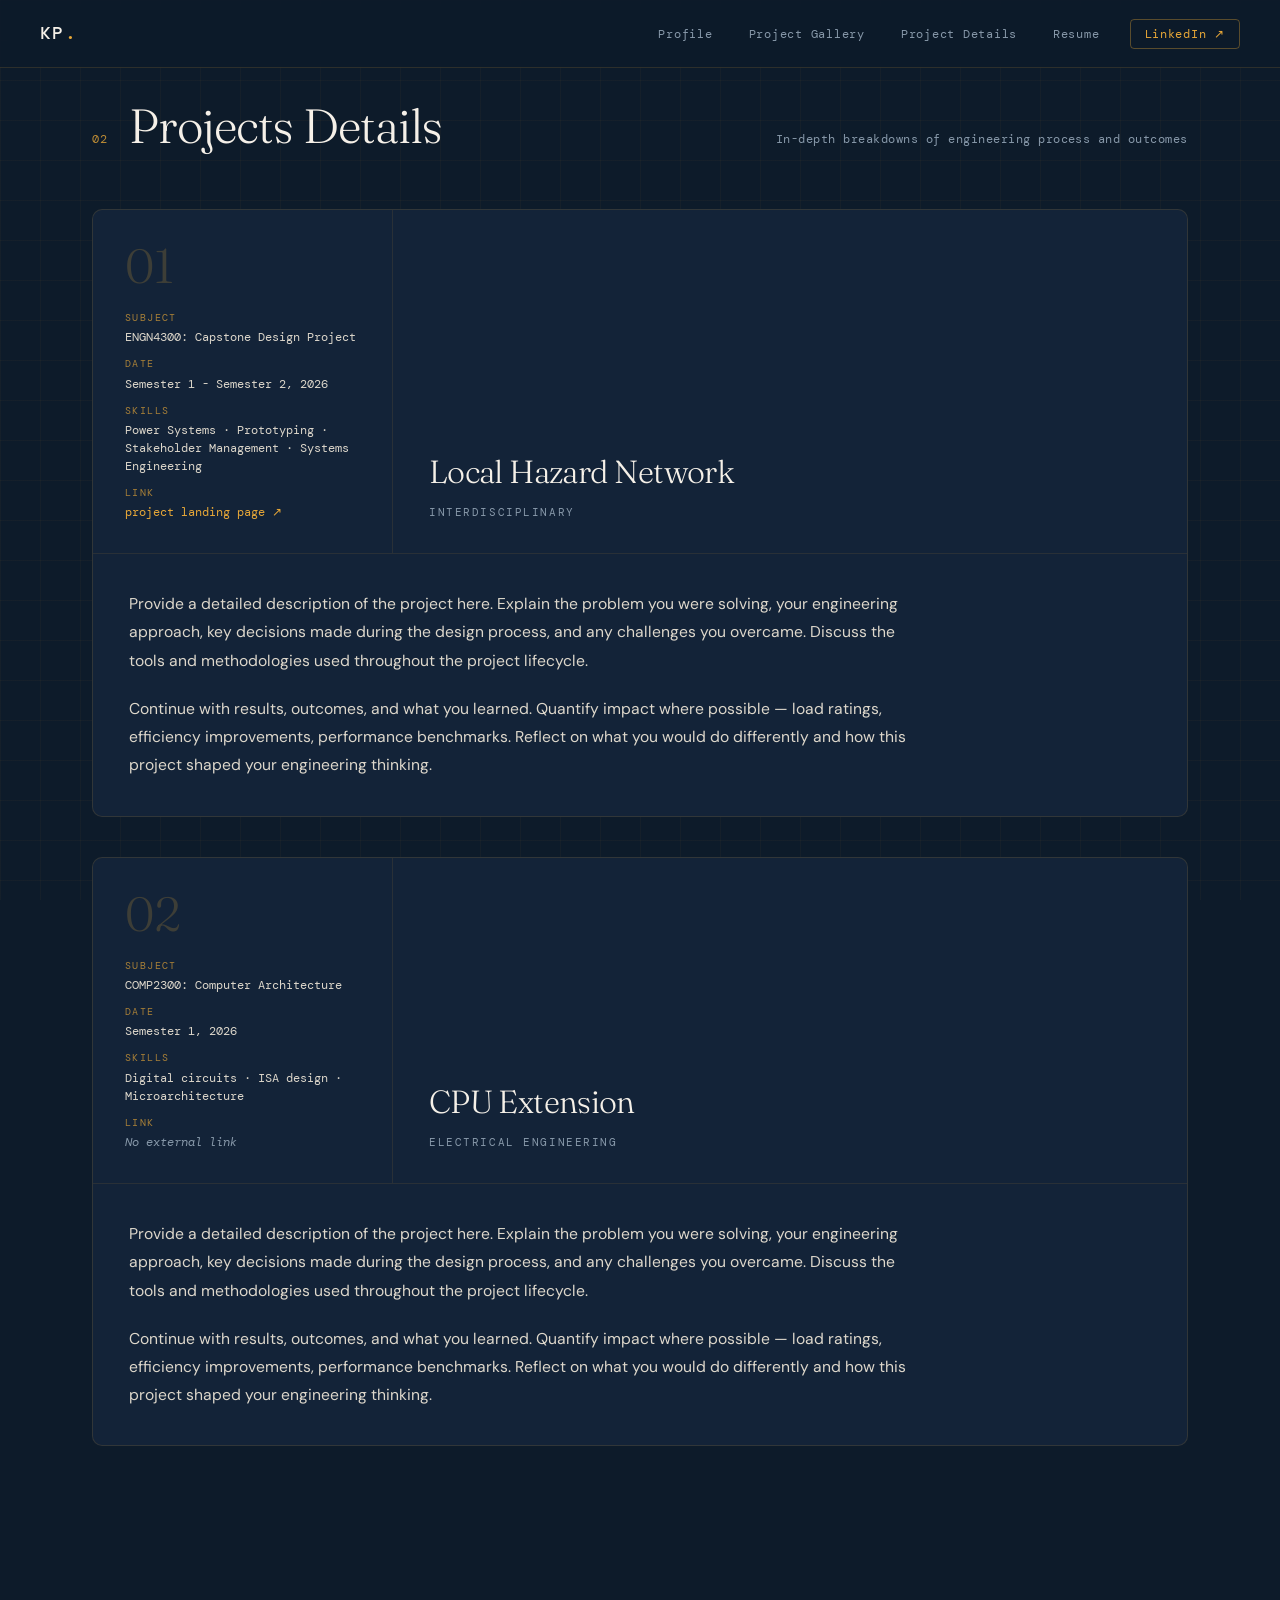
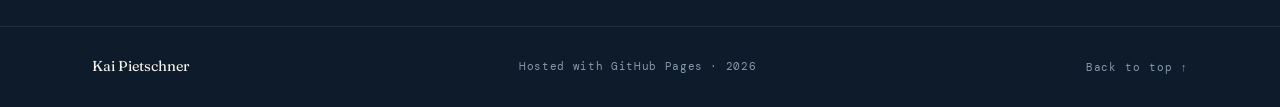
==== details/index.html @ d9d2e0ff "same layer test" ====
<!DOCTYPE html>
<html lang="en">
<head>
  <meta charset="UTF-8" />
  <meta name="viewport" content="width=device-width, initial-scale=1.0" />
  <title>Portfolio — Kai Pietschner</title>
  <link rel="stylesheet" href="style.css" />
  <link rel="preconnect" href="https://fonts.googleapis.com" />
  <link rel="preconnect" href="https://fonts.gstatic.com" crossorigin />
  <link href="https://fonts.googleapis.com/css2?family=DM+Mono:ital,wght@0,300;0,400;0,500;1,300&family=Fraunces:ital,opsz,wght@0,9..144,300;0,9..144,400;0,9..144,600;1,9..144,300&family=DM+Sans:wght@300;400;500&display=swap" rel="stylesheet" />
</head>
<body>

    <nav class="navbar">
    <a href="https://kpietgit.github.io/portfolio/home/" class="nav-logo">KP<span class="nav-logo-dot">.</span></a>
    <ul class="nav-links">
      <li><a href="https://kpietgit.github.io/portfolio/home/#profile">Profile</a></li>
      <li><a href="https://kpietgit.github.io/portfolio/home/#projects">Project Gallery</a></li>
      <li><a href="https://kpietgit.github.io/portfolio/details">Project Details</a></li>
      <li><a href="https://kpietgit.github.io/portfolio/resume/">Resume</a></li>
      <li><a href="https://linkedin.com/in/kpiet" target="_blank" class="nav-cta">LinkedIn ↗</a></li>
    </ul>
    <button class="nav-hamburger" aria-label="Toggle menu">
      <span></span><span></span><span></span>
    </button>
    </nav>

    <main>
    <section id="detailed" class="section section--detailed">
      <div class="container">
        <div class="section-header">
          <span class="section-index">02</span>
          <h2 class="section-title">Projects Details</h2>
          <p class="section-subtitle">In-depth breakdowns of engineering process and outcomes</p>
        </div>

        <!-- ─── Detailed Project 1 ─── -->
        <article class="case-study" id="project-1">
          <div class="case-study-header">
            <div class="case-study-meta-col">
              <span class="case-study-index">01</span>
              <div class="case-study-meta">
                <div class="meta-row">
                  <span class="meta-key">Subject</span>
                  <span class="meta-val">ENGN4300: Capstone Design Project</span>
                </div>
                <div class="meta-row">
                  <span class="meta-key">Date</span>
                  <span class="meta-val">Semester 1 - Semester 2, 2026</span>
                </div>
                <div class="meta-row">
                  <span class="meta-key">Skills</span>
                  <span class="meta-val">Power Systems · Prototyping · Stakeholder Management · Systems Engineering</span>
                </div>
                <div class="meta-row">
                  <span class="meta-key">Link</span>
                  <span class="meta-val">
                    <a href="https://localhazardnetwork.netlify.app/" target="_blank" class="case-study-link">project landing page ↗</a>
                  </span>
                </div>
              </div>
            </div>
            <div class="case-study-title-col">
              <h3 class="case-study-title">Local Hazard Network</h3>
              <span class="case-study-field">Interdisciplinary</span>
            </div>
          </div>
          <div class="case-study-body">
            <p>
              Provide a detailed description of the project here. Explain the problem you were solving, your engineering approach, key decisions made during the design process, and any challenges you overcame. Discuss the tools and methodologies used throughout the project lifecycle.
            </p>
            <p>
              Continue with results, outcomes, and what you learned. Quantify impact where possible — load ratings, efficiency improvements, performance benchmarks. Reflect on what you would do differently and how this project shaped your engineering thinking.
            </p>
          </div>
        </article>

        <!-- ─── Detailed Project 2 ─── -->
        <article class="case-study" id="project-2">
          <div class="case-study-header">
            <div class="case-study-meta-col">
              <span class="case-study-index">02</span>
              <div class="case-study-meta">
                <div class="meta-row">
                  <span class="meta-key">Subject</span>
                  <span class="meta-val">COMP2300: Computer Architecture</span>
                </div>
                <div class="meta-row">
                  <span class="meta-key">Date</span>
                  <span class="meta-val">Semester 1, 2026</span>
                </div>
                <div class="meta-row">
                  <span class="meta-key">Skills</span>
                  <span class="meta-val">Digital circuits · ISA design · Microarchitecture</span>
                </div>
                <div class="meta-row">
                  <span class="meta-key">Link</span>
                  <span class="meta-val">
                    <span class="meta-val--muted">No external link</span>
                  </span>
                </div>
              </div>
            </div>
            <div class="case-study-title-col">
              <h3 class="case-study-title">CPU Extension</h3>
              <span class="case-study-field">Electrical Engineering</span>
            </div>
          </div>
          <div class="case-study-body">
            <p>
              Provide a detailed description of the project here. Explain the problem you were solving, your engineering approach, key decisions made during the design process, and any challenges you overcame. Discuss the tools and methodologies used throughout the project lifecycle.
            </p>
            <p>
              Continue with results, outcomes, and what you learned. Quantify impact where possible — load ratings, efficiency improvements, performance benchmarks. Reflect on what you would do differently and how this project shaped your engineering thinking.
            </p>
          </div>
        </article>

      </div>
    </section>

  </main>

  <!-- ═══════════════════════════════════════════════
       FOOTER
  ═══════════════════════════════════════════════ -->
  <footer class="footer">
    <div class="container footer-inner">
      <span class="footer-name">Kai Pietschner</span>
      <span class="footer-copy">Hosted with GitHub Pages · <script>document.write(new Date().getFullYear())</script></span>
      <a href="#profile" class="footer-back">Back to top ↑</a>
    </div>
  </footer>

  <script>
    // ── Active nav highlight on scroll ──
    const sections = document.querySelectorAll('section[id]');
    const navLinks = document.querySelectorAll('.nav-links a[href^="#"]');

    const observer = new IntersectionObserver(entries => {
      entries.forEach(entry => {
        if (entry.isIntersecting) {
          navLinks.forEach(link => {
            link.classList.toggle(
              'active',
              link.getAttribute('href') === '#' + entry.target.id
            );
          });
        }
      });
    }, { threshold: 0.35 });

    sections.forEach(s => observer.observe(s));

    // ── Hamburger menu (mobile) ──
    const hamburger = document.querySelector('.nav-hamburger');
    const navLinksList = document.querySelector('.nav-links');
    hamburger.addEventListener('click', () => {
      navLinksList.classList.toggle('open');
      hamburger.classList.toggle('active');
    });

    // ── Scroll-reveal ──
    const revealEls = document.querySelectorAll(
      '.project-card, .case-study, .stat-card, .profile-portrait-wrap'
    );
    const revealObserver = new IntersectionObserver(entries => {
      entries.forEach(e => {
        if (e.isIntersecting) {
          e.target.classList.add('visible');
          revealObserver.unobserve(e.target);
        }
      });
    }, { threshold: 0.12 });
    revealEls.forEach(el => revealObserver.observe(el));
  </script>

</body>
</html>
---- details/style.css ----
/* ═══════════════════════════════════════════════════════
   ENGINEERING PORTFOLIO — style.css
   Aesthetic: Technical Blueprint meets Editorial Print
   Palette: Deep navy, warm white, amber accent
═══════════════════════════════════════════════════════ */

/* ── Variables ── */
:root {
  --navy:        #0d1b2a;
  --navy-mid:    #132338;
  --navy-light:  #1e3451;
  --amber:       #e8a838;
  --amber-dim:   #a87428;
  --cream:       #f5f0e8;
  --cream-dim:   #ddd7cb;
  --white:       #ffffff;
  --muted:       #8899aa;

  --font-display: 'Fraunces', Georgia, serif;
  --font-mono:    'DM Mono', 'Courier New', monospace;
  --font-body:    'DM Sans', sans-serif;

  --radius:      4px;
  --radius-lg:   10px;
  --max-width:   1160px;
  --nav-height:  68px;

  --ease-out: cubic-bezier(0.16, 1, 0.3, 1);
}

/* ── Reset & Base ── */
*, *::before, *::after { box-sizing: border-box; margin: 0; padding: 0; }

html {
  scroll-behavior: smooth;
  scroll-padding-top: var(--nav-height);
}

body {
  background-color: var(--navy);
  color: var(--cream);
  font-family: var(--font-body);
  font-size: 16px;
  line-height: 1.65;
  -webkit-font-smoothing: antialiased;
}

/* Blueprint grid background */
body::before {
  content: '';
  position: fixed;
  inset: 0;
  background-image:
    linear-gradient(rgba(232,168,56,0.04) 1px, transparent 1px),
    linear-gradient(90deg, rgba(232,168,56,0.04) 1px, transparent 1px);
  background-size: 40px 40px;
  pointer-events: none;
  z-index: 0;
}

main { position: relative; z-index: 1; }
a { color: inherit; text-decoration: none; }
img { display: block; max-width: 100%; }
ul { list-style: none; }

.container {
  width: 100%;
  max-width: var(--max-width);
  margin: 0 auto;
  padding: 0 32px;
}

/* ══════════════════════════════════════════════════════
   NAVIGATION
══════════════════════════════════════════════════════ */
.navbar {
  position: fixed;
  top: 0; left: 0; right: 0;
  height: var(--nav-height);
  z-index: 100;
  display: flex;
  align-items: center;
  justify-content: space-between;
  padding: 0 40px;
  background: rgba(13, 27, 42, 0.88);
  backdrop-filter: blur(14px);
  border-bottom: 1px solid rgba(232,168,56,0.15);
}

.nav-logo {
  font-family: var(--font-mono);
  font-size: 1.15rem;
  font-weight: 500;
  letter-spacing: 0.08em;
  color: var(--cream);
  transition: color 0.2s;
}
.nav-logo:hover { color: var(--amber); }
.nav-logo-dot { color: var(--amber); }

.nav-links {
  display: flex;
  align-items: center;
  gap: 8px;
}

.nav-links a {
  font-family: var(--font-mono);
  font-size: 0.78rem;
  letter-spacing: 0.06em;
  color: var(--muted);
  padding: 6px 14px;
  border-radius: var(--radius);
  transition: color 0.2s, background 0.2s;
}

.nav-links a:hover,
.nav-links a.active {
  color: var(--cream);
  background: rgba(255,255,255,0.07);
}

.nav-links a.nav-cta {
  color: var(--amber);
  border: 1px solid rgba(232,168,56,0.35);
  margin-left: 8px;
}
.nav-links a.nav-cta:hover {
  background: rgba(232,168,56,0.12);
  border-color: var(--amber);
}

/* Hamburger (mobile) */
.nav-hamburger {
  display: none;
  flex-direction: column;
  gap: 5px;
  background: none;
  border: none;
  cursor: pointer;
  padding: 4px;
}
.nav-hamburger span {
  display: block;
  width: 24px; height: 2px;
  background: var(--cream);
  border-radius: 2px;
  transition: transform 0.3s, opacity 0.3s;
}
.nav-hamburger.active span:nth-child(1) { transform: translateY(7px) rotate(45deg); }
.nav-hamburger.active span:nth-child(2) { opacity: 0; }
.nav-hamburger.active span:nth-child(3) { transform: translateY(-7px) rotate(-45deg); }

/* ══════════════════════════════════════════════════════
   SECTIONS — SHARED
══════════════════════════════════════════════════════ */
.section {
  padding: 100px 0;
}

.section-header {
  margin-bottom: 56px;
  display: flex;
  align-items: baseline;
  gap: 20px;
  flex-wrap: wrap;
}

.section-index {
  font-family: var(--font-mono);
  font-size: 0.72rem;
  color: var(--amber);
  letter-spacing: 0.12em;
  opacity: 0.8;
  flex-shrink: 0;
}

.section-title {
  font-family: var(--font-display);
  font-size: clamp(2rem, 4vw, 3rem);
  font-weight: 300;
  color: var(--cream);
  letter-spacing: -0.02em;
  line-height: 1.1;
}

.section-subtitle {
  font-family: var(--font-mono);
  font-size: 0.78rem;
  color: var(--muted);
  letter-spacing: 0.04em;
  margin-left: auto;
  flex-shrink: 0;
}

.section--detailed { background: transparent; }

.case-study {
  border: 1px solid rgba(232,168,56,0.14);
  border-radius: var(--radius-lg);
  overflow: hidden;
  margin-bottom: 40px;
  background: var(--navy-mid);
  opacity: 0;
  transform: translateY(28px);
  transition: opacity 0.65s var(--ease-out), transform 0.65s var(--ease-out);
}
.case-study.visible { opacity: 1; transform: none; }
.case-study:hover { border-color: rgba(232,168,56,0.3); }

.case-study-header {
  display: grid;
  grid-template-columns: 300px 1fr;
  border-bottom: 1px solid rgba(232,168,56,0.1);
}

.case-study-meta-col {
  padding: 32px;
  border-right: 1px solid rgba(232,168,56,0.1);
  display: flex;
  flex-direction: column;
  gap: 20px;
}

.case-study-index {
  font-family: var(--font-display);
  font-size: 3rem;
  font-weight: 300;
  color: rgba(232,168,56,0.2);
  line-height: 1;
}

.case-study-meta { display: flex; flex-direction: column; gap: 10px; }

.meta-row { display: flex; flex-direction: column; gap: 2px; }

.meta-key {
  font-family: var(--font-mono);
  font-size: 0.62rem;
  letter-spacing: 0.14em;
  text-transform: uppercase;
  color: var(--amber);
  opacity: 0.7;
}
.meta-val {
  font-family: var(--font-mono);
  font-size: 0.75rem;
  color: var(--cream-dim);
  line-height: 1.5;
}
.meta-val--muted { color: var(--muted); font-style: italic; }

.case-study-link {
  color: var(--amber);
  text-decoration: underline;
  text-decoration-color: transparent;
  text-underline-offset: 3px;
  transition: text-decoration-color 0.2s;
}
.case-study-link:hover { text-decoration-color: var(--amber); }

.case-study-title-col {
  padding: 32px 36px;
  display: flex;
  flex-direction: column;
  justify-content: flex-end;
  gap: 12px;
}

.case-study-field {
  font-family: var(--font-mono);
  font-size: 0.7rem;
  letter-spacing: 0.14em;
  text-transform: uppercase;
  color: var(--muted);
}

.case-study-title {
  font-family: var(--font-display);
  font-size: clamp(1.5rem, 2.5vw, 2.2rem);
  font-weight: 300;
  color: var(--cream);
  letter-spacing: -0.02em;
  line-height: 1.15;
}

.case-study-body {
  padding: 36px;
  display: flex;
  flex-direction: column;
  gap: 20px;
}

.case-study-body p {
  font-size: 0.98rem;
  color: var(--cream-dim);
  line-height: 1.8;
  max-width: 72ch;
}

/* ══════════════════════════════════════════════════════
   FOOTER
══════════════════════════════════════════════════════ */
.footer {
  position: relative;
  z-index: 1;
  border-top: 1px solid rgba(232,168,56,0.12);
  padding: 28px 0;
  margin-top: 40px;
}

.footer-inner {
  display: flex;
  align-items: center;
  justify-content: space-between;
  flex-wrap: wrap;
  gap: 12px;
}

.footer-name {
  font-family: var(--font-display);
  font-size: 0.9rem;
  color: var(--cream);
}
.footer-copy {
  font-family: var(--font-mono);
  font-size: 0.68rem;
  color: var(--muted);
  letter-spacing: 0.06em;
}
.footer-back {
  font-family: var(--font-mono);
  font-size: 0.7rem;
  color: var(--muted);
  letter-spacing: 0.08em;
  transition: color 0.2s;
}
.footer-back:hover { color: var(--amber); }

/* ══════════════════════════════════════════════════════
   RESPONSIVE
══════════════════════════════════════════════════════ */
@media (max-width: 900px) {
  .profile-grid { grid-template-columns: 1fr; gap: 40px; }
  .profile-portrait { max-width: 260px; }
  .profile-stats { grid-template-columns: repeat(2, 1fr); }

  .case-study-header { grid-template-columns: 1fr; }
  .case-study-meta-col { border-right: none; border-bottom: 1px solid rgba(232,168,56,0.1); }
}

@media (max-width: 680px) {
  :root { --nav-height: 60px; }

  .navbar { padding: 0 20px; }
  .nav-links {
    position: fixed;
    top: var(--nav-height); left: 0; right: 0;
    background: rgba(13,27,42,0.97);
    flex-direction: column;
    padding: 24px 20px;
    gap: 4px;
    border-bottom: 1px solid rgba(232,168,56,0.15);
    transform: translateY(-120%);
    opacity: 0;
    transition: transform 0.35s var(--ease-out), opacity 0.3s;
    pointer-events: none;
  }
  .nav-links.open {
    transform: none;
    opacity: 1;
    pointer-events: auto;
  }
  .nav-links a { padding: 10px 16px; font-size: 0.85rem; width: 100%; }
  .nav-hamburger { display: flex; }

  .container { padding: 0 20px; }
  .section { padding: 72px 0; }

  .projects-grid { grid-template-columns: 1fr; }
  .profile-stats { grid-template-columns: repeat(2, 1fr); }

  .section-header { flex-direction: column; gap: 6px; }
  .section-subtitle { margin-left: 0; }
}
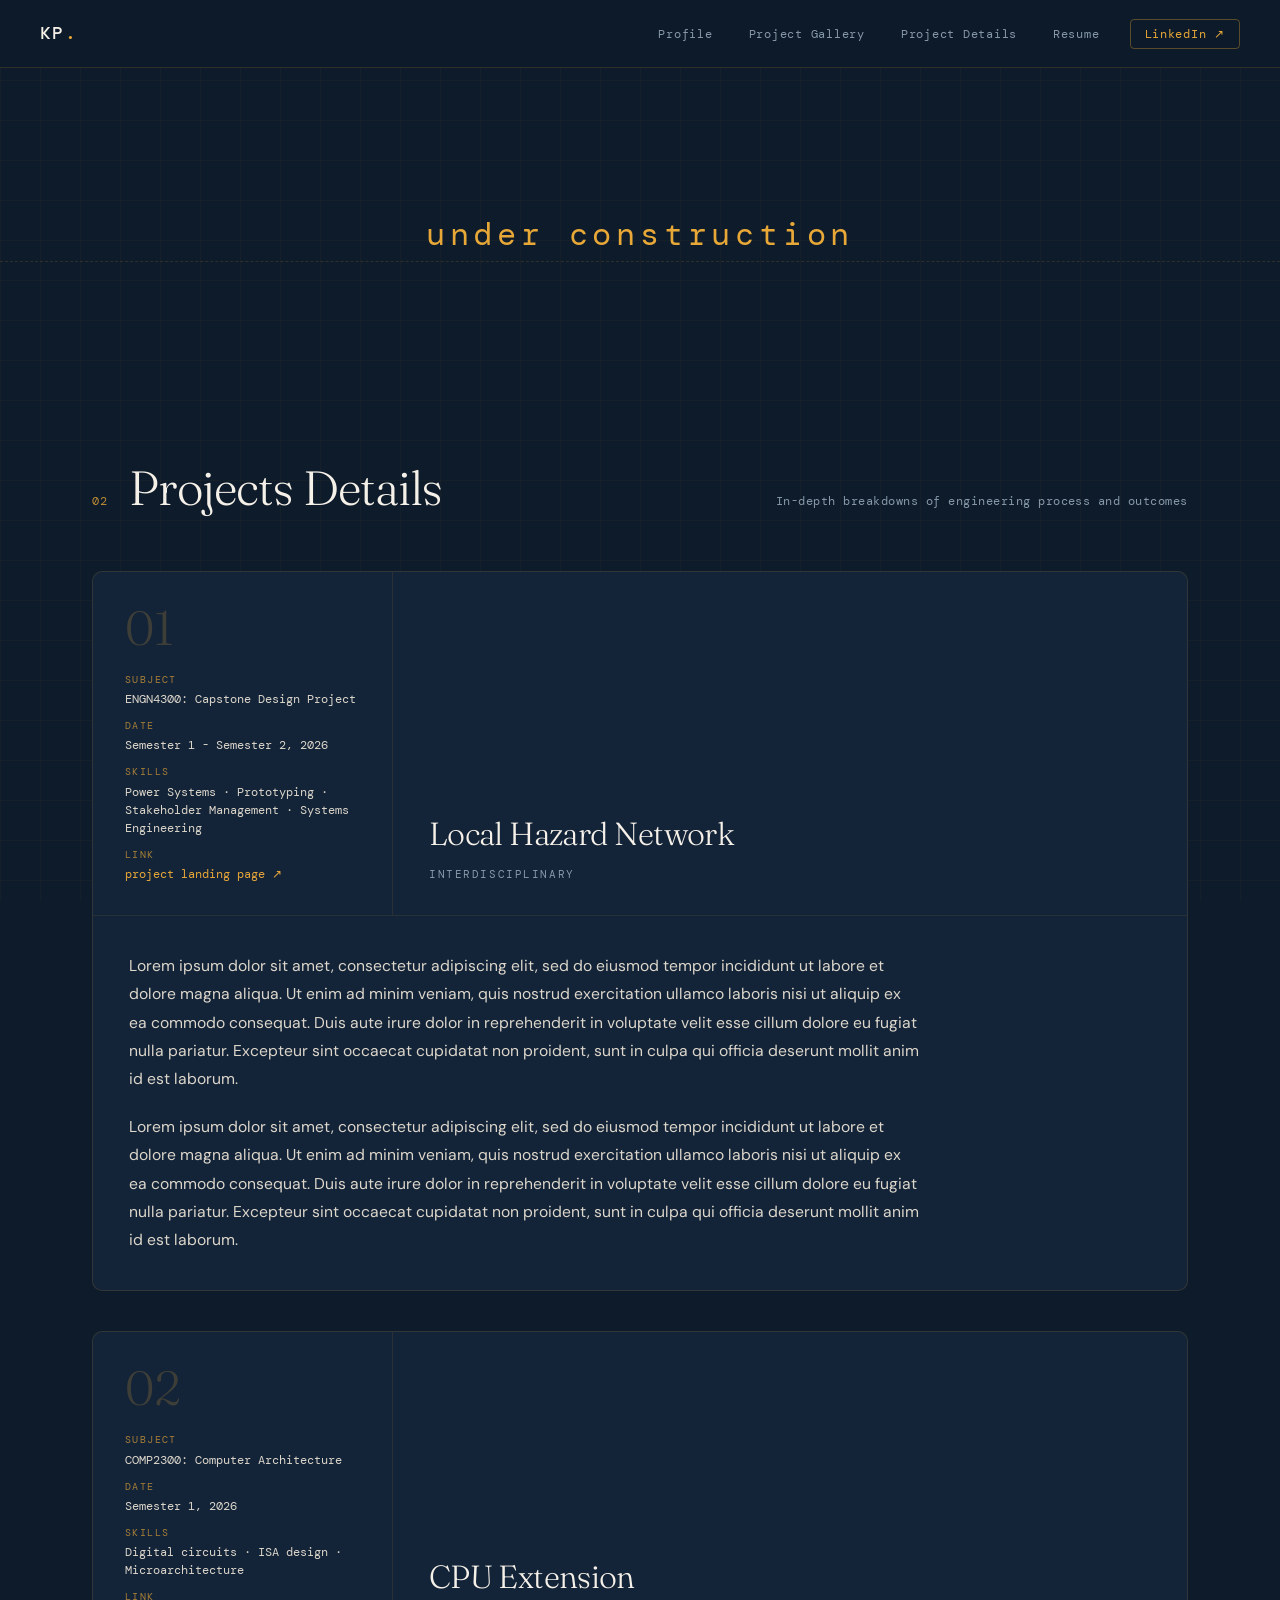
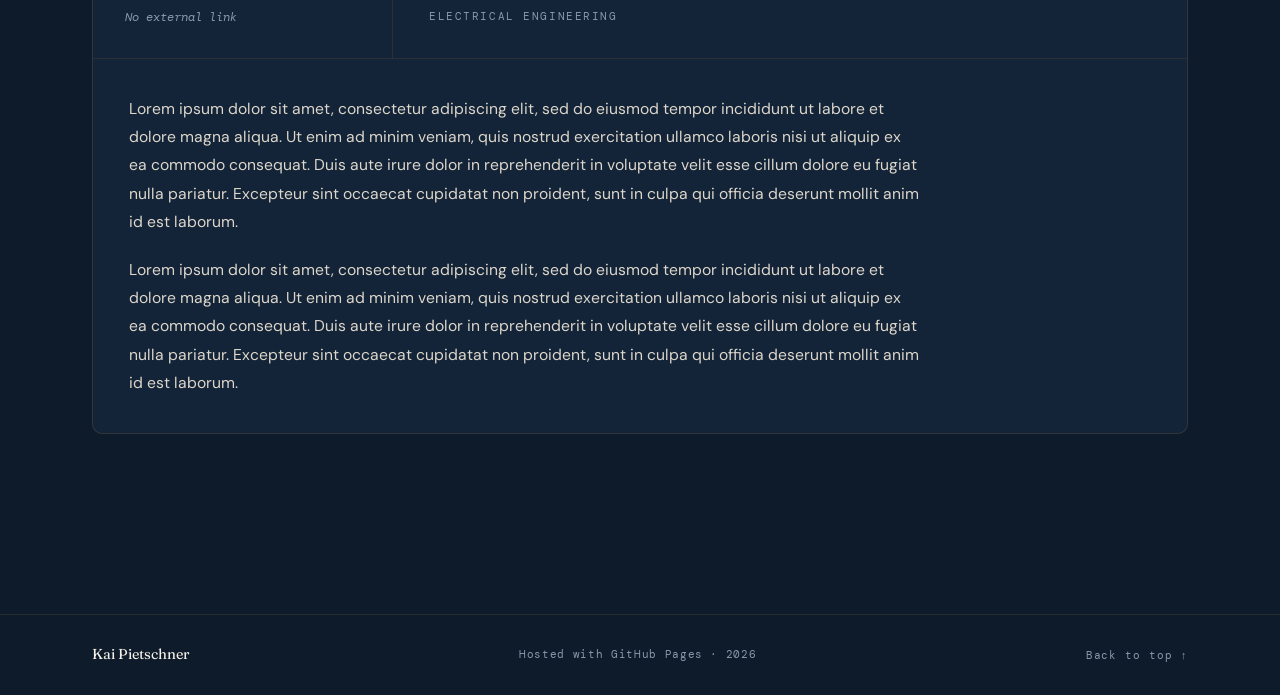
==== commit 44a99329: "profile mostly done and underconstruction added" ====
--- a/details/index.html
+++ b/details/index.html
@@ -12,12 +12,12 @@
 <body>
 
     <nav class="navbar">
-    <a href="https://kpietgit.github.io/portfolio/home/" class="nav-logo">KP<span class="nav-logo-dot">.</span></a>
+    <a href="https://k-piet.github.io/portfolio/home/" class="nav-logo">KP<span class="nav-logo-dot">.</span></a>
     <ul class="nav-links">
-      <li><a href="https://kpietgit.github.io/portfolio/home/#profile">Profile</a></li>
-      <li><a href="https://kpietgit.github.io/portfolio/home/#projects">Project Gallery</a></li>
-      <li><a href="https://kpietgit.github.io/portfolio/details">Project Details</a></li>
-      <li><a href="https://kpietgit.github.io/portfolio/resume/">Resume</a></li>
+      <li><a href="https://k-piet.github.io/portfolio/home/#profile">Profile</a></li>
+      <li><a href="https://k-piet.github.io/portfolio/home/#projects">Project Gallery</a></li>
+      <li><a href="https://k-piet.github.io/portfolio/details">Project Details</a></li>
+      <li><a href="https://k-piet.github.io/portfolio/resume/">Resume</a></li>
       <li><a href="https://linkedin.com/in/kpiet" target="_blank" class="nav-cta">LinkedIn ↗</a></li>
     </ul>
     <button class="nav-hamburger" aria-label="Toggle menu">
@@ -25,7 +25,17 @@
     </button>
     </nav>
 
+
+    <!-- ═══════════════════════════════════════════════
+         DETAILS
+    ═══════════════════════════════════════════════ -->
+
     <main>
+      <section class="section">
+        <div>
+          <p class="underconstruction"> under construction</p>
+        </div>
+      </section>
     <section id="detailed" class="section section--detailed">
       <div class="container">
         <div class="section-header">
@@ -67,10 +77,10 @@
           </div>
           <div class="case-study-body">
             <p>
-              Provide a detailed description of the project here. Explain the problem you were solving, your engineering approach, key decisions made during the design process, and any challenges you overcame. Discuss the tools and methodologies used throughout the project lifecycle.
+              Lorem ipsum dolor sit amet, consectetur adipiscing elit, sed do eiusmod tempor incididunt ut labore et dolore magna aliqua. Ut enim ad minim veniam, quis nostrud exercitation ullamco laboris nisi ut aliquip ex ea commodo consequat. Duis aute irure dolor in reprehenderit in voluptate velit esse cillum dolore eu fugiat nulla pariatur. Excepteur sint occaecat cupidatat non proident, sunt in culpa qui officia deserunt mollit anim id est laborum.
             </p>
             <p>
-              Continue with results, outcomes, and what you learned. Quantify impact where possible — load ratings, efficiency improvements, performance benchmarks. Reflect on what you would do differently and how this project shaped your engineering thinking.
+              Lorem ipsum dolor sit amet, consectetur adipiscing elit, sed do eiusmod tempor incididunt ut labore et dolore magna aliqua. Ut enim ad minim veniam, quis nostrud exercitation ullamco laboris nisi ut aliquip ex ea commodo consequat. Duis aute irure dolor in reprehenderit in voluptate velit esse cillum dolore eu fugiat nulla pariatur. Excepteur sint occaecat cupidatat non proident, sunt in culpa qui officia deserunt mollit anim id est laborum.
             </p>
           </div>
         </article>
@@ -108,10 +118,10 @@
           </div>
           <div class="case-study-body">
             <p>
-              Provide a detailed description of the project here. Explain the problem you were solving, your engineering approach, key decisions made during the design process, and any challenges you overcame. Discuss the tools and methodologies used throughout the project lifecycle.
+              Lorem ipsum dolor sit amet, consectetur adipiscing elit, sed do eiusmod tempor incididunt ut labore et dolore magna aliqua. Ut enim ad minim veniam, quis nostrud exercitation ullamco laboris nisi ut aliquip ex ea commodo consequat. Duis aute irure dolor in reprehenderit in voluptate velit esse cillum dolore eu fugiat nulla pariatur. Excepteur sint occaecat cupidatat non proident, sunt in culpa qui officia deserunt mollit anim id est laborum.
             </p>
             <p>
-              Continue with results, outcomes, and what you learned. Quantify impact where possible — load ratings, efficiency improvements, performance benchmarks. Reflect on what you would do differently and how this project shaped your engineering thinking.
+              Lorem ipsum dolor sit amet, consectetur adipiscing elit, sed do eiusmod tempor incididunt ut labore et dolore magna aliqua. Ut enim ad minim veniam, quis nostrud exercitation ullamco laboris nisi ut aliquip ex ea commodo consequat. Duis aute irure dolor in reprehenderit in voluptate velit esse cillum dolore eu fugiat nulla pariatur. Excepteur sint occaecat cupidatat non proident, sunt in culpa qui officia deserunt mollit anim id est laborum.
             </p>
           </div>
         </article>
--- a/details/style.css
+++ b/details/style.css
@@ -296,6 +296,19 @@
   color: var(--cream-dim);
   line-height: 1.8;
   max-width: 72ch;
+}
+
+.underconstruction {
+  margin-top: calc(var(--nav-height) + 40px);
+  width: 100%; height: 100%;
+  display: flex;
+  align-items: center;
+  justify-content: center;
+  font-family: var(--font-mono);
+  font-size: 2rem;
+  letter-spacing: 0.15em;
+  color: var(--amber);
+  border-bottom: 1px dashed rgba(232,168,56,0.15);
 }
 
 /* ══════════════════════════════════════════════════════
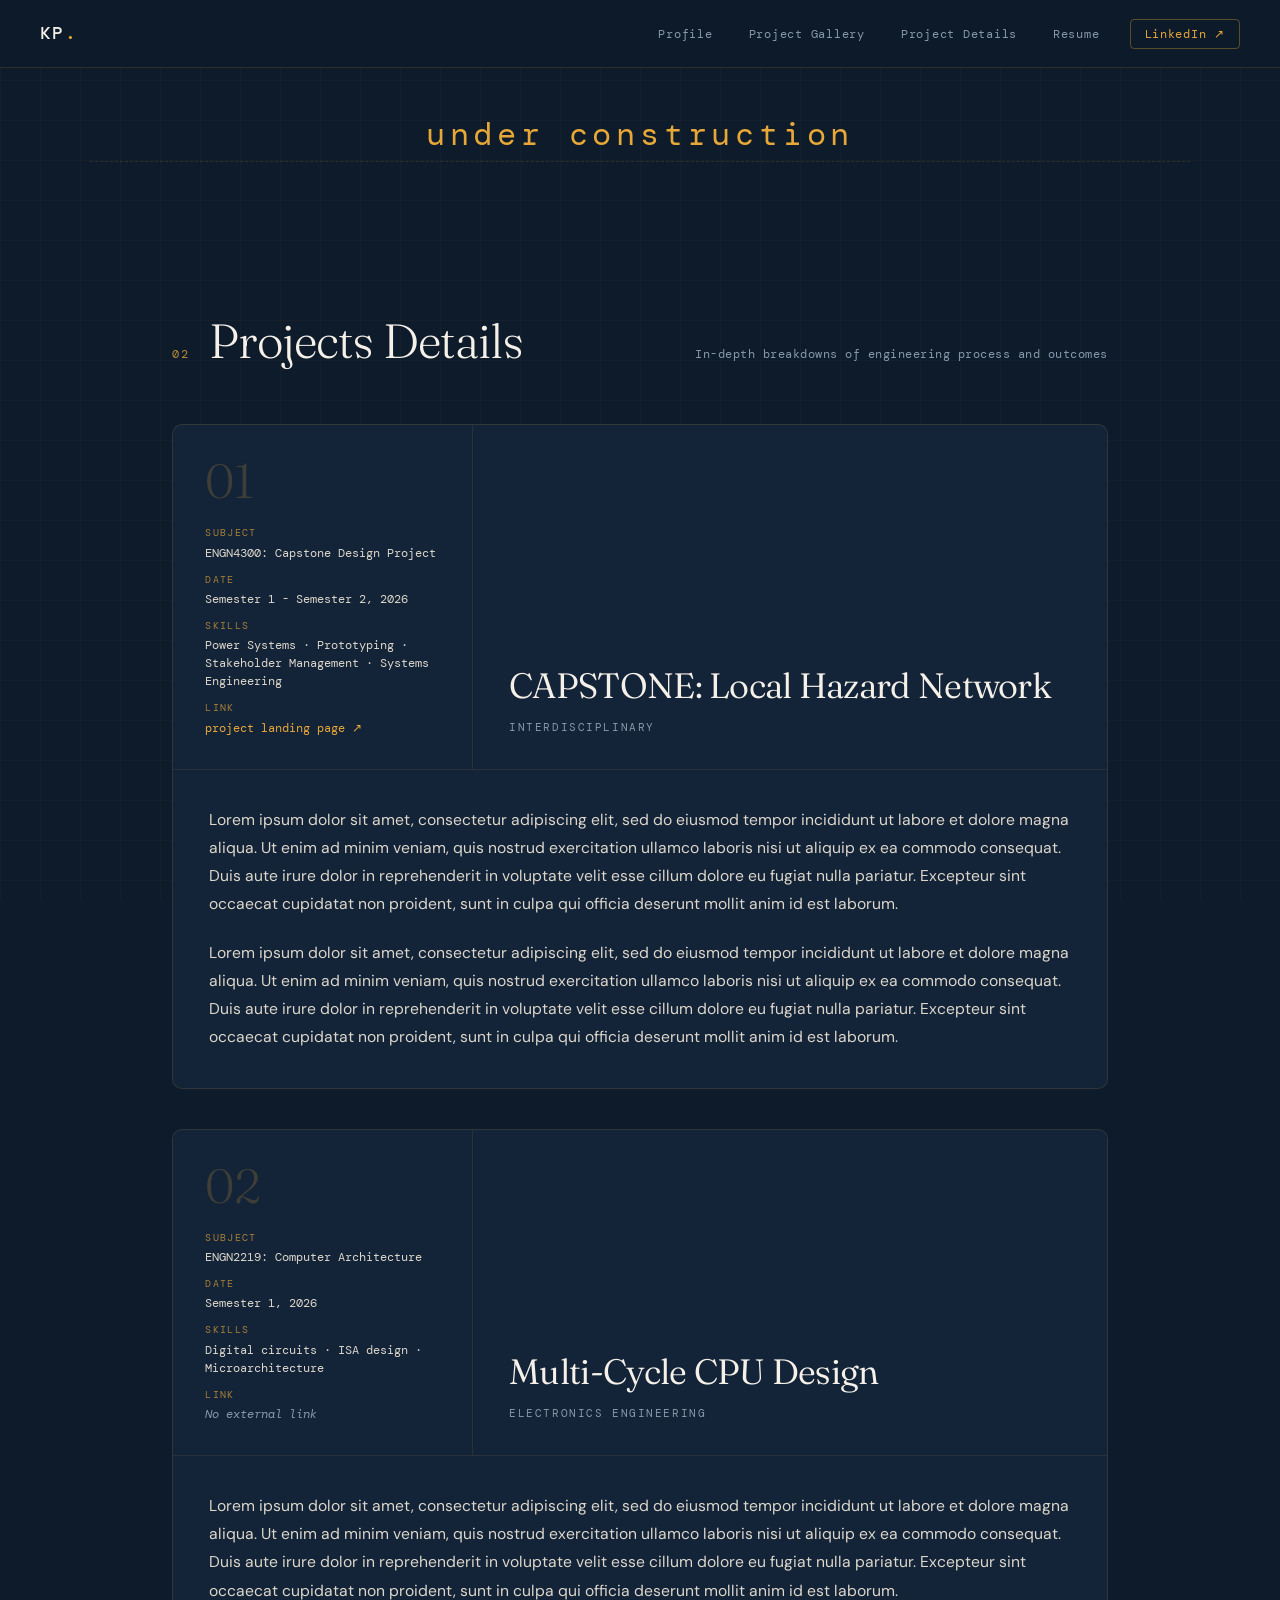
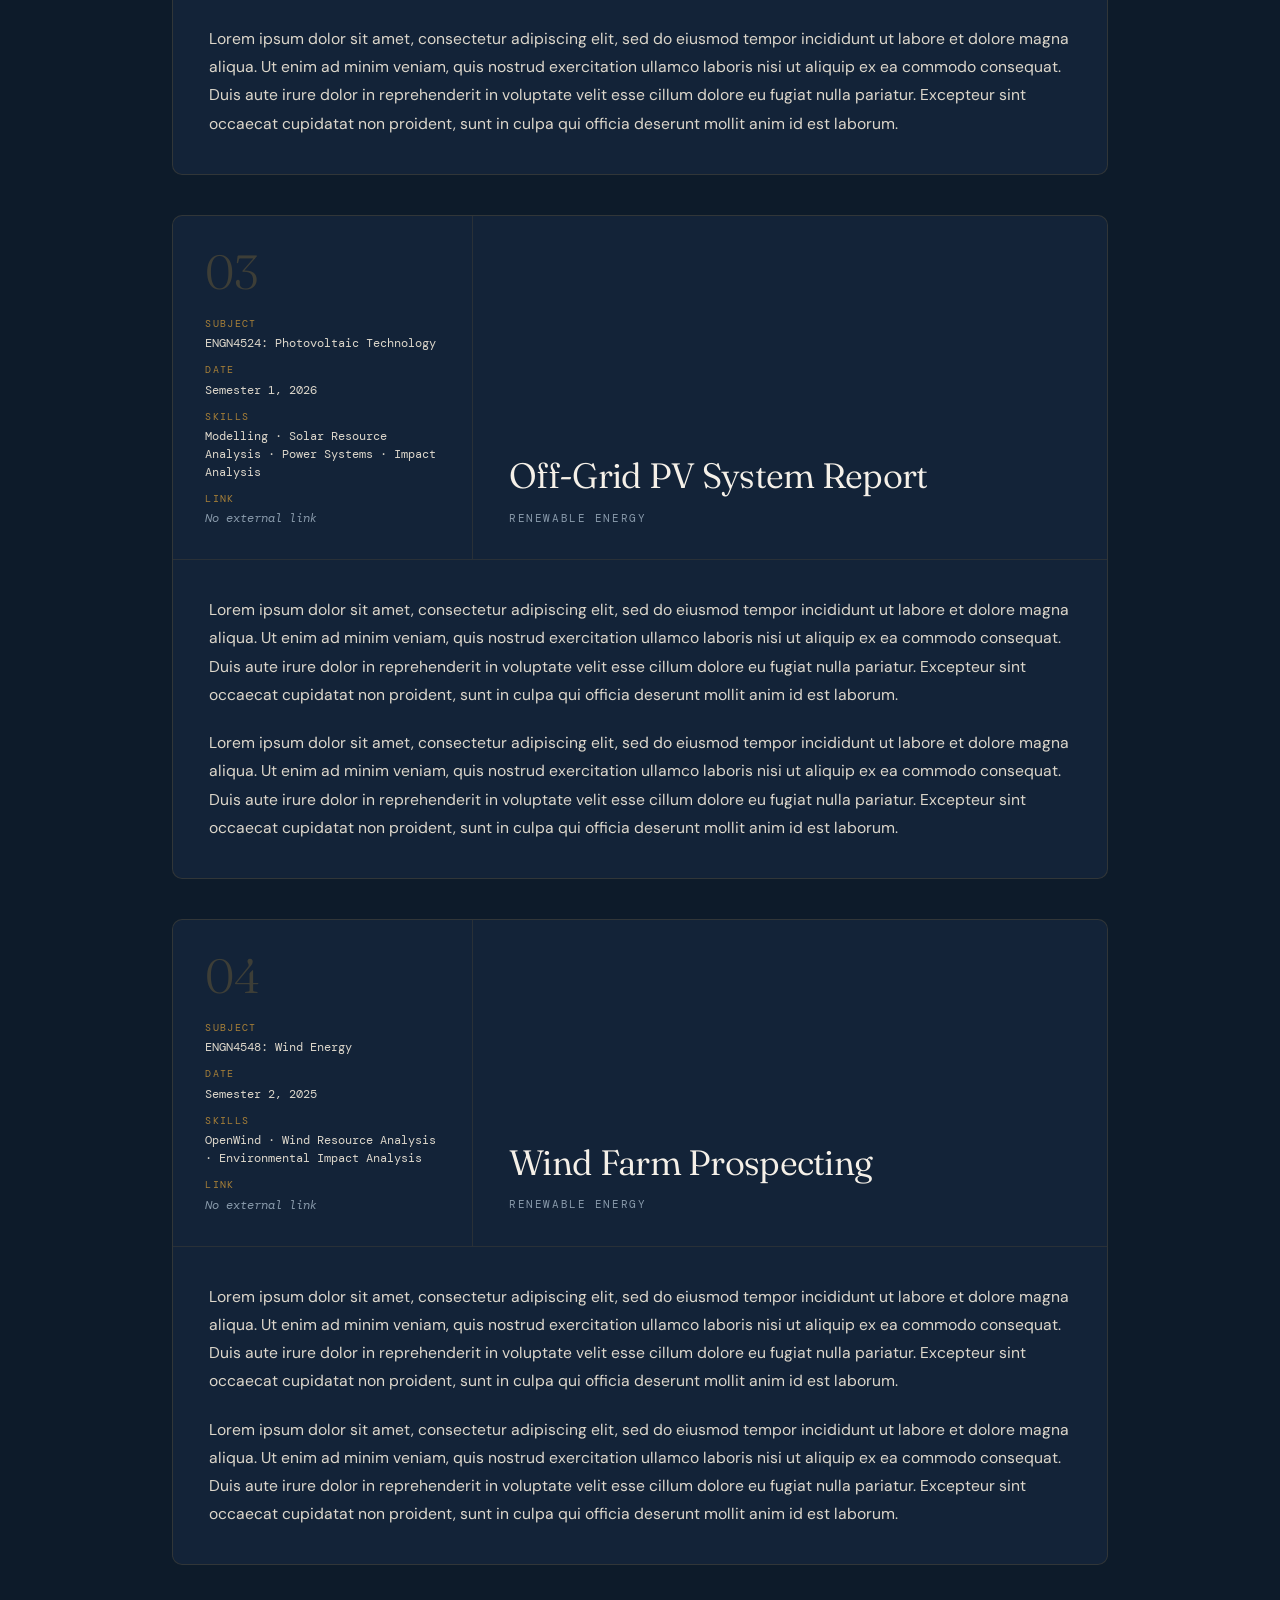
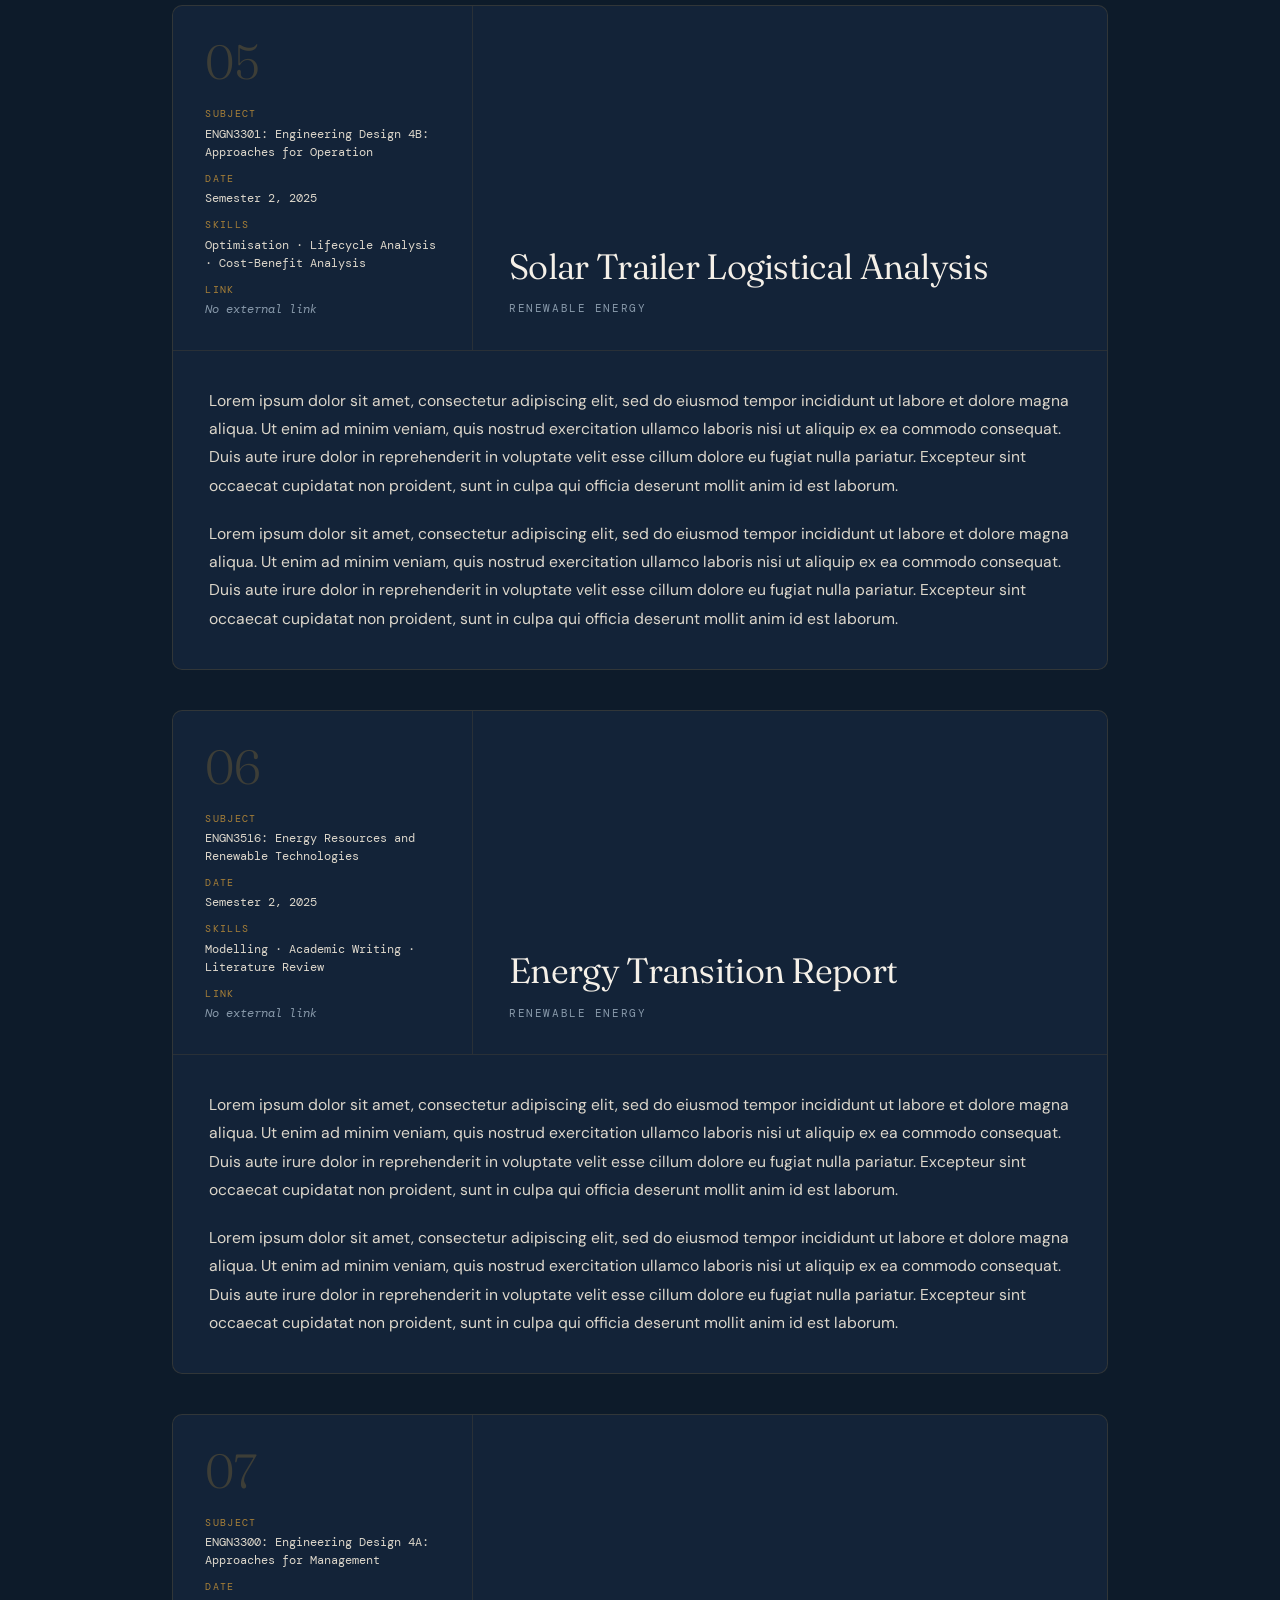
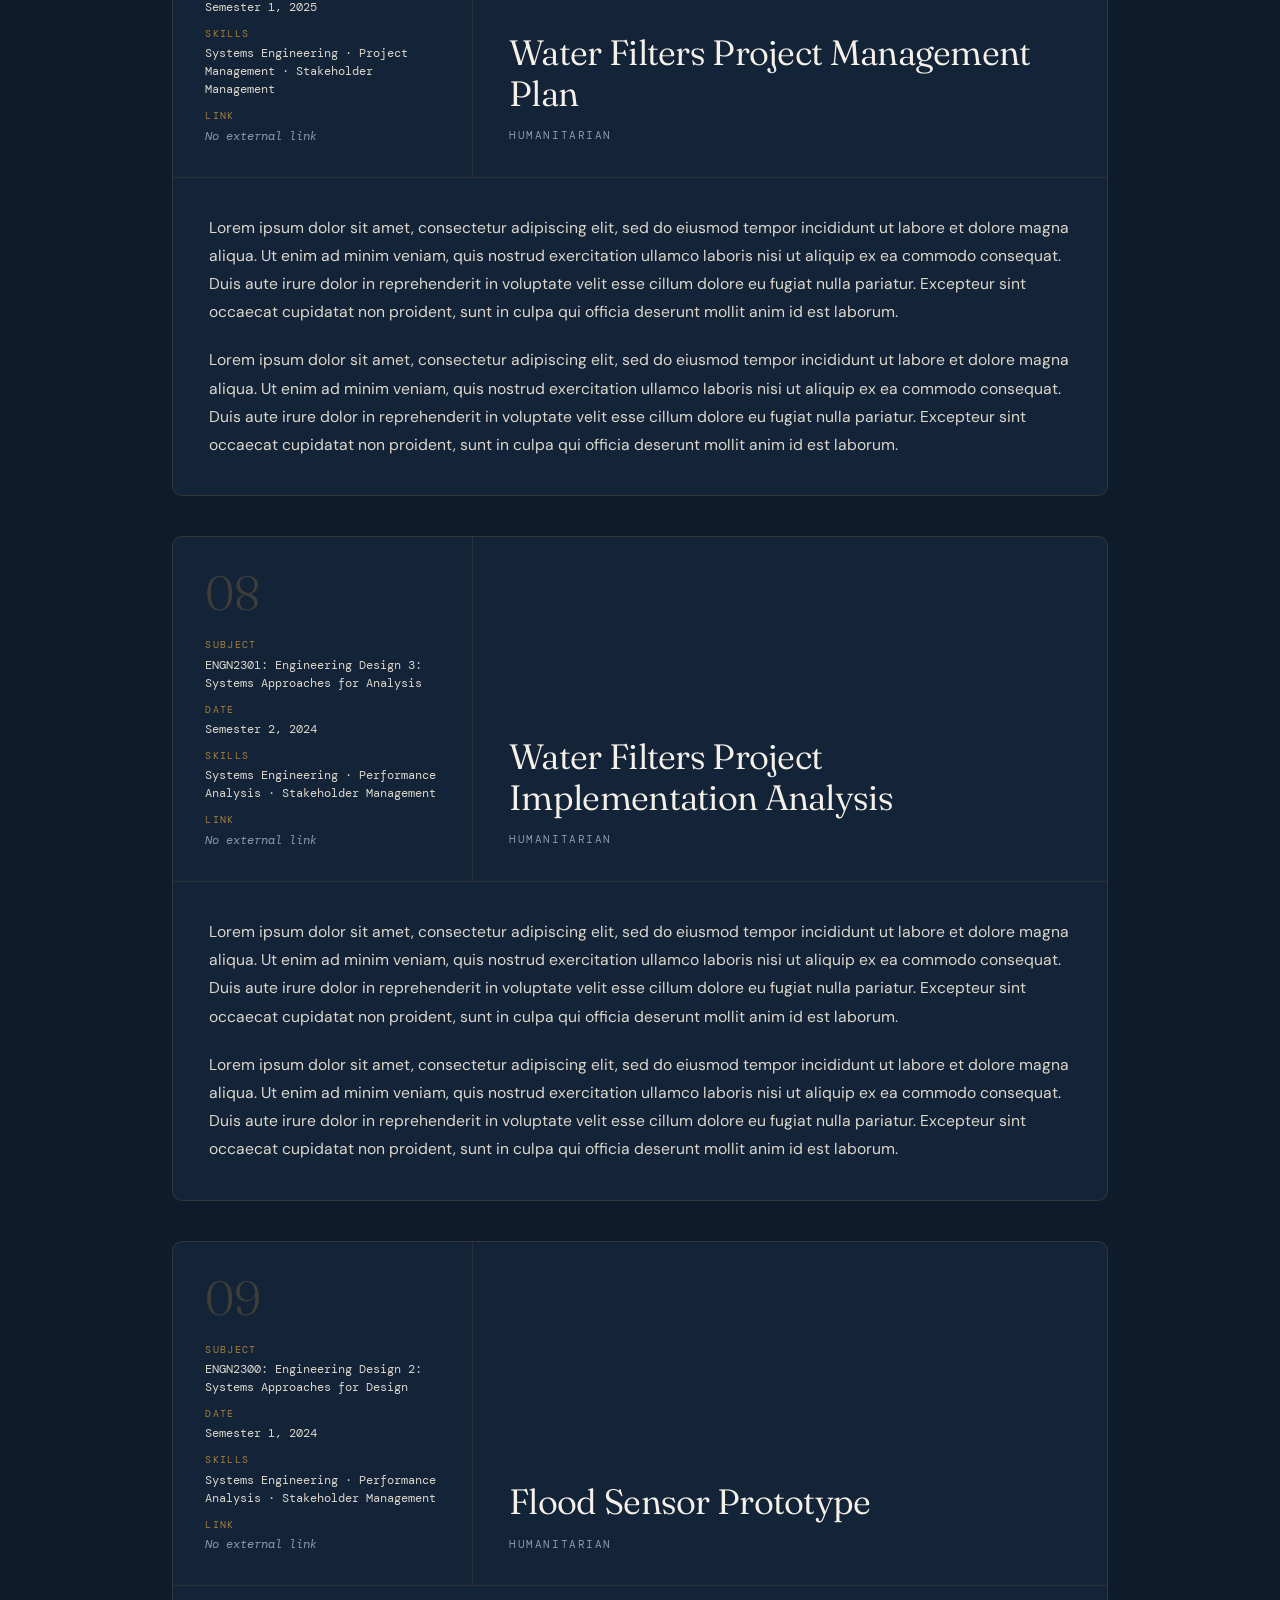
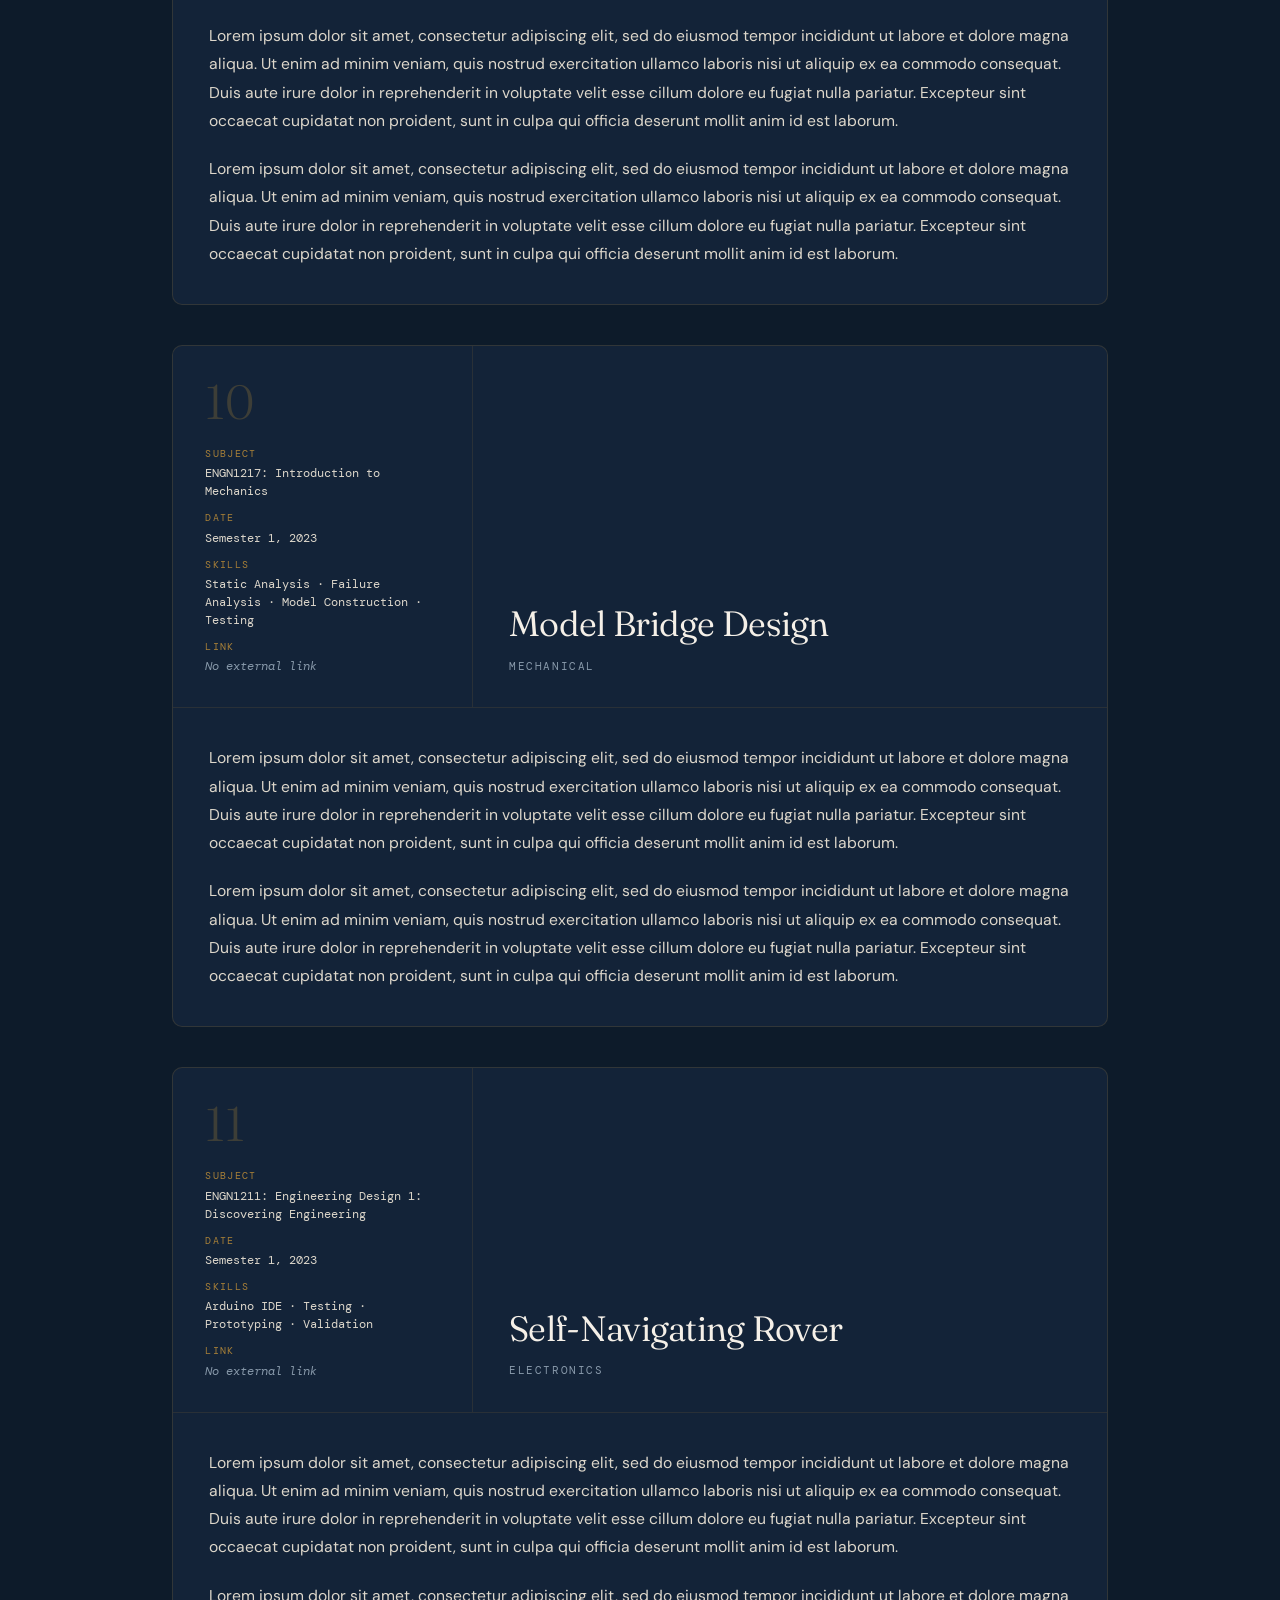
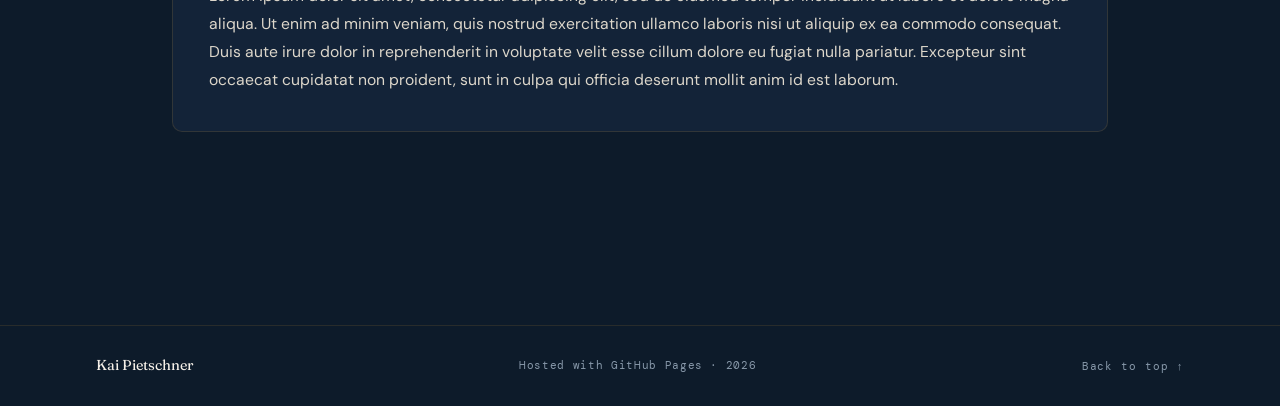
==== commit 898b3a38: "home page finished" ====
--- a/details/index.html
+++ b/details/index.html
@@ -71,7 +71,7 @@
               </div>
             </div>
             <div class="case-study-title-col">
-              <h3 class="case-study-title">Local Hazard Network</h3>
+              <h3 class="case-study-title">CAPSTONE: Local Hazard Network</h3>
               <span class="case-study-field">Interdisciplinary</span>
             </div>
           </div>
@@ -93,7 +93,7 @@
               <div class="case-study-meta">
                 <div class="meta-row">
                   <span class="meta-key">Subject</span>
-                  <span class="meta-val">COMP2300: Computer Architecture</span>
+                  <span class="meta-val">ENGN2219: Computer Architecture</span>
                 </div>
                 <div class="meta-row">
                   <span class="meta-key">Date</span>
@@ -112,8 +112,377 @@
               </div>
             </div>
             <div class="case-study-title-col">
-              <h3 class="case-study-title">CPU Extension</h3>
-              <span class="case-study-field">Electrical Engineering</span>
+              <h3 class="case-study-title">Multi-Cycle CPU Design</h3>
+              <span class="case-study-field">Electronics Engineering</span>
+            </div>
+          </div>
+          <div class="case-study-body">
+            <p>
+              Lorem ipsum dolor sit amet, consectetur adipiscing elit, sed do eiusmod tempor incididunt ut labore et dolore magna aliqua. Ut enim ad minim veniam, quis nostrud exercitation ullamco laboris nisi ut aliquip ex ea commodo consequat. Duis aute irure dolor in reprehenderit in voluptate velit esse cillum dolore eu fugiat nulla pariatur. Excepteur sint occaecat cupidatat non proident, sunt in culpa qui officia deserunt mollit anim id est laborum.
+            </p>
+            <p>
+              Lorem ipsum dolor sit amet, consectetur adipiscing elit, sed do eiusmod tempor incididunt ut labore et dolore magna aliqua. Ut enim ad minim veniam, quis nostrud exercitation ullamco laboris nisi ut aliquip ex ea commodo consequat. Duis aute irure dolor in reprehenderit in voluptate velit esse cillum dolore eu fugiat nulla pariatur. Excepteur sint occaecat cupidatat non proident, sunt in culpa qui officia deserunt mollit anim id est laborum.
+            </p>
+          </div>
+        </article>
+
+        <!-- ─── Detailed Project 3 ─── -->
+        <article class="case-study" id="project-3">
+          <div class="case-study-header">
+            <div class="case-study-meta-col">
+              <span class="case-study-index">03</span>
+              <div class="case-study-meta">
+                <div class="meta-row">
+                  <span class="meta-key">Subject</span>
+                  <span class="meta-val">ENGN4524: Photovoltaic Technology</span>
+                </div>
+                <div class="meta-row">
+                  <span class="meta-key">Date</span>
+                  <span class="meta-val">Semester 1, 2026</span>
+                </div>
+                <div class="meta-row">
+                  <span class="meta-key">Skills</span>
+                  <span class="meta-val">Modelling · Solar Resource Analysis · Power Systems · Impact Analysis</span>
+                </div>
+                <div class="meta-row">
+                  <span class="meta-key">Link</span>
+                  <span class="meta-val">
+                    <span class="meta-val--muted">No external link</span>
+                  </span>
+                </div>
+              </div>
+            </div>
+            <div class="case-study-title-col">
+              <h3 class="case-study-title">Off-Grid PV System Report</h3>
+              <span class="case-study-field">Renewable Energy</span>
+            </div>
+          </div>
+          <div class="case-study-body">
+            <p>
+              Lorem ipsum dolor sit amet, consectetur adipiscing elit, sed do eiusmod tempor incididunt ut labore et dolore magna aliqua. Ut enim ad minim veniam, quis nostrud exercitation ullamco laboris nisi ut aliquip ex ea commodo consequat. Duis aute irure dolor in reprehenderit in voluptate velit esse cillum dolore eu fugiat nulla pariatur. Excepteur sint occaecat cupidatat non proident, sunt in culpa qui officia deserunt mollit anim id est laborum.
+            </p>
+            <p>
+              Lorem ipsum dolor sit amet, consectetur adipiscing elit, sed do eiusmod tempor incididunt ut labore et dolore magna aliqua. Ut enim ad minim veniam, quis nostrud exercitation ullamco laboris nisi ut aliquip ex ea commodo consequat. Duis aute irure dolor in reprehenderit in voluptate velit esse cillum dolore eu fugiat nulla pariatur. Excepteur sint occaecat cupidatat non proident, sunt in culpa qui officia deserunt mollit anim id est laborum.
+            </p>
+          </div>
+        </article>
+
+        <!-- ─── Detailed Project 4 ─── -->
+        <article class="case-study" id="project-4">
+          <div class="case-study-header">
+            <div class="case-study-meta-col">
+              <span class="case-study-index">04</span>
+              <div class="case-study-meta">
+                <div class="meta-row">
+                  <span class="meta-key">Subject</span>
+                  <span class="meta-val">ENGN4548: Wind Energy</span>
+                </div>
+                <div class="meta-row">
+                  <span class="meta-key">Date</span>
+                  <span class="meta-val">Semester 2, 2025</span>
+                </div>
+                <div class="meta-row">
+                  <span class="meta-key">Skills</span>
+                  <span class="meta-val">OpenWind · Wind Resource Analysis · Environmental Impact Analysis</span>
+                </div>
+                <div class="meta-row">
+                  <span class="meta-key">Link</span>
+                  <span class="meta-val">
+                    <span class="meta-val--muted">No external link</span>
+                  </span>
+                </div>
+              </div>
+            </div>
+            <div class="case-study-title-col">
+              <h3 class="case-study-title">Wind Farm Prospecting</h3>
+              <span class="case-study-field">Renewable Energy</span>
+            </div>
+          </div>
+          <div class="case-study-body">
+            <p>
+              Lorem ipsum dolor sit amet, consectetur adipiscing elit, sed do eiusmod tempor incididunt ut labore et dolore magna aliqua. Ut enim ad minim veniam, quis nostrud exercitation ullamco laboris nisi ut aliquip ex ea commodo consequat. Duis aute irure dolor in reprehenderit in voluptate velit esse cillum dolore eu fugiat nulla pariatur. Excepteur sint occaecat cupidatat non proident, sunt in culpa qui officia deserunt mollit anim id est laborum.
+            </p>
+            <p>
+              Lorem ipsum dolor sit amet, consectetur adipiscing elit, sed do eiusmod tempor incididunt ut labore et dolore magna aliqua. Ut enim ad minim veniam, quis nostrud exercitation ullamco laboris nisi ut aliquip ex ea commodo consequat. Duis aute irure dolor in reprehenderit in voluptate velit esse cillum dolore eu fugiat nulla pariatur. Excepteur sint occaecat cupidatat non proident, sunt in culpa qui officia deserunt mollit anim id est laborum.
+            </p>
+          </div>
+        </article>
+
+        <!-- ─── Detailed Project 5 ─── -->
+        <article class="case-study" id="project-5">
+          <div class="case-study-header">
+            <div class="case-study-meta-col">
+              <span class="case-study-index">05</span>
+              <div class="case-study-meta">
+                <div class="meta-row">
+                  <span class="meta-key">Subject</span>
+                  <span class="meta-val">ENGN3301: Engineering Design 4B: Approaches for Operation</span>
+                </div>
+                <div class="meta-row">
+                  <span class="meta-key">Date</span>
+                  <span class="meta-val">Semester 2, 2025</span>
+                </div>
+                <div class="meta-row">
+                  <span class="meta-key">Skills</span>
+                  <span class="meta-val">Optimisation · Lifecycle Analysis · Cost-Benefit Analysis</span>
+                </div>
+                <div class="meta-row">
+                  <span class="meta-key">Link</span>
+                  <span class="meta-val">
+                    <span class="meta-val--muted">No external link</span>
+                  </span>
+                </div>
+              </div>
+            </div>
+            <div class="case-study-title-col">
+              <h3 class="case-study-title">Solar Trailer Logistical Analysis</h3>
+              <span class="case-study-field">Renewable Energy</span>
+            </div>
+          </div>
+          <div class="case-study-body">
+            <p>
+              Lorem ipsum dolor sit amet, consectetur adipiscing elit, sed do eiusmod tempor incididunt ut labore et dolore magna aliqua. Ut enim ad minim veniam, quis nostrud exercitation ullamco laboris nisi ut aliquip ex ea commodo consequat. Duis aute irure dolor in reprehenderit in voluptate velit esse cillum dolore eu fugiat nulla pariatur. Excepteur sint occaecat cupidatat non proident, sunt in culpa qui officia deserunt mollit anim id est laborum.
+            </p>
+            <p>
+              Lorem ipsum dolor sit amet, consectetur adipiscing elit, sed do eiusmod tempor incididunt ut labore et dolore magna aliqua. Ut enim ad minim veniam, quis nostrud exercitation ullamco laboris nisi ut aliquip ex ea commodo consequat. Duis aute irure dolor in reprehenderit in voluptate velit esse cillum dolore eu fugiat nulla pariatur. Excepteur sint occaecat cupidatat non proident, sunt in culpa qui officia deserunt mollit anim id est laborum.
+            </p>
+          </div>
+        </article>
+
+        <!-- ─── Detailed Project 6 ─── -->
+        <article class="case-study" id="project-6">
+          <div class="case-study-header">
+            <div class="case-study-meta-col">
+              <span class="case-study-index">06</span>
+              <div class="case-study-meta">
+                <div class="meta-row">
+                  <span class="meta-key">Subject</span>
+                  <span class="meta-val">ENGN3516: Energy Resources and Renewable Technologies</span>
+                </div>
+                <div class="meta-row">
+                  <span class="meta-key">Date</span>
+                  <span class="meta-val">Semester 2, 2025</span>
+                </div>
+                <div class="meta-row">
+                  <span class="meta-key">Skills</span>
+                  <span class="meta-val">Modelling · Academic Writing · Literature Review</span>
+                </div>
+                <div class="meta-row">
+                  <span class="meta-key">Link</span>
+                  <span class="meta-val">
+                    <span class="meta-val--muted">No external link</span>
+                  </span>
+                </div>
+              </div>
+            </div>
+            <div class="case-study-title-col">
+              <h3 class="case-study-title">Energy Transition Report</h3>
+              <span class="case-study-field">Renewable Energy</span>
+            </div>
+          </div>
+          <div class="case-study-body">
+            <p>
+              Lorem ipsum dolor sit amet, consectetur adipiscing elit, sed do eiusmod tempor incididunt ut labore et dolore magna aliqua. Ut enim ad minim veniam, quis nostrud exercitation ullamco laboris nisi ut aliquip ex ea commodo consequat. Duis aute irure dolor in reprehenderit in voluptate velit esse cillum dolore eu fugiat nulla pariatur. Excepteur sint occaecat cupidatat non proident, sunt in culpa qui officia deserunt mollit anim id est laborum.
+            </p>
+            <p>
+              Lorem ipsum dolor sit amet, consectetur adipiscing elit, sed do eiusmod tempor incididunt ut labore et dolore magna aliqua. Ut enim ad minim veniam, quis nostrud exercitation ullamco laboris nisi ut aliquip ex ea commodo consequat. Duis aute irure dolor in reprehenderit in voluptate velit esse cillum dolore eu fugiat nulla pariatur. Excepteur sint occaecat cupidatat non proident, sunt in culpa qui officia deserunt mollit anim id est laborum.
+            </p>
+          </div>
+        </article>
+
+        <!-- ─── Detailed Project 7 ─── -->
+        <article class="case-study" id="project-7">
+          <div class="case-study-header">
+            <div class="case-study-meta-col">
+              <span class="case-study-index">07</span>
+              <div class="case-study-meta">
+                <div class="meta-row">
+                  <span class="meta-key">Subject</span>
+                  <span class="meta-val">ENGN3300: Engineering Design 4A: Approaches for Management</span>
+                </div>
+                <div class="meta-row">
+                  <span class="meta-key">Date</span>
+                  <span class="meta-val">Semester 1, 2025</span>
+                </div>
+                <div class="meta-row">
+                  <span class="meta-key">Skills</span>
+                  <span class="meta-val">Systems Engineering · Project Management · Stakeholder Management</span>
+                </div>
+                <div class="meta-row">
+                  <span class="meta-key">Link</span>
+                  <span class="meta-val">
+                    <span class="meta-val--muted">No external link</span>
+                  </span>
+                </div>
+              </div>
+            </div>
+            <div class="case-study-title-col">
+              <h3 class="case-study-title">Water Filters Project Management Plan</h3>
+              <span class="case-study-field">Humanitarian</span>
+            </div>
+          </div>
+          <div class="case-study-body">
+            <p>
+              Lorem ipsum dolor sit amet, consectetur adipiscing elit, sed do eiusmod tempor incididunt ut labore et dolore magna aliqua. Ut enim ad minim veniam, quis nostrud exercitation ullamco laboris nisi ut aliquip ex ea commodo consequat. Duis aute irure dolor in reprehenderit in voluptate velit esse cillum dolore eu fugiat nulla pariatur. Excepteur sint occaecat cupidatat non proident, sunt in culpa qui officia deserunt mollit anim id est laborum.
+            </p>
+            <p>
+              Lorem ipsum dolor sit amet, consectetur adipiscing elit, sed do eiusmod tempor incididunt ut labore et dolore magna aliqua. Ut enim ad minim veniam, quis nostrud exercitation ullamco laboris nisi ut aliquip ex ea commodo consequat. Duis aute irure dolor in reprehenderit in voluptate velit esse cillum dolore eu fugiat nulla pariatur. Excepteur sint occaecat cupidatat non proident, sunt in culpa qui officia deserunt mollit anim id est laborum.
+            </p>
+          </div>
+        </article>
+
+        <!-- ─── Detailed Project 8 ─── -->
+        <article class="case-study" id="project-8">
+          <div class="case-study-header">
+            <div class="case-study-meta-col">
+              <span class="case-study-index">08</span>
+              <div class="case-study-meta">
+                <div class="meta-row">
+                  <span class="meta-key">Subject</span>
+                  <span class="meta-val">ENGN2301: Engineering Design 3: Systems Approaches for Analysis</span>
+                </div>
+                <div class="meta-row">
+                  <span class="meta-key">Date</span>
+                  <span class="meta-val">Semester 2, 2024</span>
+                </div>
+                <div class="meta-row">
+                  <span class="meta-key">Skills</span>
+                  <span class="meta-val">Systems Engineering · Performance Analysis · Stakeholder Management</span>
+                </div>
+                <div class="meta-row">
+                  <span class="meta-key">Link</span>
+                  <span class="meta-val">
+                    <span class="meta-val--muted">No external link</span>
+                  </span>
+                </div>
+              </div>
+            </div>
+            <div class="case-study-title-col">
+              <h3 class="case-study-title">Water Filters Project Implementation Analysis</h3>
+              <span class="case-study-field">Humanitarian</span>
+            </div>
+          </div>
+          <div class="case-study-body">
+            <p>
+              Lorem ipsum dolor sit amet, consectetur adipiscing elit, sed do eiusmod tempor incididunt ut labore et dolore magna aliqua. Ut enim ad minim veniam, quis nostrud exercitation ullamco laboris nisi ut aliquip ex ea commodo consequat. Duis aute irure dolor in reprehenderit in voluptate velit esse cillum dolore eu fugiat nulla pariatur. Excepteur sint occaecat cupidatat non proident, sunt in culpa qui officia deserunt mollit anim id est laborum.
+            </p>
+            <p>
+              Lorem ipsum dolor sit amet, consectetur adipiscing elit, sed do eiusmod tempor incididunt ut labore et dolore magna aliqua. Ut enim ad minim veniam, quis nostrud exercitation ullamco laboris nisi ut aliquip ex ea commodo consequat. Duis aute irure dolor in reprehenderit in voluptate velit esse cillum dolore eu fugiat nulla pariatur. Excepteur sint occaecat cupidatat non proident, sunt in culpa qui officia deserunt mollit anim id est laborum.
+            </p>
+          </div>
+        </article>
+
+        <!-- ─── Detailed Project 9 ─── -->
+        <article class="case-study" id="project-9">
+          <div class="case-study-header">
+            <div class="case-study-meta-col">
+              <span class="case-study-index">09</span>
+              <div class="case-study-meta">
+                <div class="meta-row">
+                  <span class="meta-key">Subject</span>
+                  <span class="meta-val">ENGN2300: Engineering Design 2: Systems Approaches for Design</span>
+                </div>
+                <div class="meta-row">
+                  <span class="meta-key">Date</span>
+                  <span class="meta-val">Semester 1, 2024</span>
+                </div>
+                <div class="meta-row">
+                  <span class="meta-key">Skills</span>
+                  <span class="meta-val">Systems Engineering · Performance Analysis · Stakeholder Management</span>
+                </div>
+                <div class="meta-row">
+                  <span class="meta-key">Link</span>
+                  <span class="meta-val">
+                    <span class="meta-val--muted">No external link</span>
+                  </span>
+                </div>
+              </div>
+            </div>
+            <div class="case-study-title-col">
+              <h3 class="case-study-title">Flood Sensor Prototype</h3>
+              <span class="case-study-field">Humanitarian</span>
+            </div>
+          </div>
+          <div class="case-study-body">
+            <p>
+              Lorem ipsum dolor sit amet, consectetur adipiscing elit, sed do eiusmod tempor incididunt ut labore et dolore magna aliqua. Ut enim ad minim veniam, quis nostrud exercitation ullamco laboris nisi ut aliquip ex ea commodo consequat. Duis aute irure dolor in reprehenderit in voluptate velit esse cillum dolore eu fugiat nulla pariatur. Excepteur sint occaecat cupidatat non proident, sunt in culpa qui officia deserunt mollit anim id est laborum.
+            </p>
+            <p>
+              Lorem ipsum dolor sit amet, consectetur adipiscing elit, sed do eiusmod tempor incididunt ut labore et dolore magna aliqua. Ut enim ad minim veniam, quis nostrud exercitation ullamco laboris nisi ut aliquip ex ea commodo consequat. Duis aute irure dolor in reprehenderit in voluptate velit esse cillum dolore eu fugiat nulla pariatur. Excepteur sint occaecat cupidatat non proident, sunt in culpa qui officia deserunt mollit anim id est laborum.
+            </p>
+          </div>
+        </article>
+
+        <!-- ─── Detailed Project 10 ─── -->
+        <article class="case-study" id="project-10">
+          <div class="case-study-header">
+            <div class="case-study-meta-col">
+              <span class="case-study-index">10</span>
+              <div class="case-study-meta">
+                <div class="meta-row">
+                  <span class="meta-key">Subject</span>
+                  <span class="meta-val">ENGN1217: Introduction to Mechanics</span>
+                </div>
+                <div class="meta-row">
+                  <span class="meta-key">Date</span>
+                  <span class="meta-val">Semester 1, 2023</span>
+                </div>
+                <div class="meta-row">
+                  <span class="meta-key">Skills</span>
+                  <span class="meta-val">Static Analysis · Failure Analysis · Model Construction · Testing</span>
+                </div>
+                <div class="meta-row">
+                  <span class="meta-key">Link</span>
+                  <span class="meta-val">
+                    <span class="meta-val--muted">No external link</span>
+                  </span>
+                </div>
+              </div>
+            </div>
+            <div class="case-study-title-col">
+              <h3 class="case-study-title">Model Bridge Design</h3>
+              <span class="case-study-field">Mechanical</span>
+            </div>
+          </div>
+          <div class="case-study-body">
+            <p>
+              Lorem ipsum dolor sit amet, consectetur adipiscing elit, sed do eiusmod tempor incididunt ut labore et dolore magna aliqua. Ut enim ad minim veniam, quis nostrud exercitation ullamco laboris nisi ut aliquip ex ea commodo consequat. Duis aute irure dolor in reprehenderit in voluptate velit esse cillum dolore eu fugiat nulla pariatur. Excepteur sint occaecat cupidatat non proident, sunt in culpa qui officia deserunt mollit anim id est laborum.
+            </p>
+            <p>
+              Lorem ipsum dolor sit amet, consectetur adipiscing elit, sed do eiusmod tempor incididunt ut labore et dolore magna aliqua. Ut enim ad minim veniam, quis nostrud exercitation ullamco laboris nisi ut aliquip ex ea commodo consequat. Duis aute irure dolor in reprehenderit in voluptate velit esse cillum dolore eu fugiat nulla pariatur. Excepteur sint occaecat cupidatat non proident, sunt in culpa qui officia deserunt mollit anim id est laborum.
+            </p>
+          </div>
+        </article>
+        
+        <!-- ─── Detailed Project 11 ─── -->
+        <article class="case-study" id="project-11">
+          <div class="case-study-header">
+            <div class="case-study-meta-col">
+              <span class="case-study-index">11</span>
+              <div class="case-study-meta">
+                <div class="meta-row">
+                  <span class="meta-key">Subject</span>
+                  <span class="meta-val">ENGN1211: Engineering Design 1: Discovering Engineering</span>
+                </div>
+                <div class="meta-row">
+                  <span class="meta-key">Date</span>
+                  <span class="meta-val">Semester 1, 2023</span>
+                </div>
+                <div class="meta-row">
+                  <span class="meta-key">Skills</span>
+                  <span class="meta-val">Arduino IDE · Testing · Prototyping · Validation</span>
+                </div>
+                <div class="meta-row">
+                  <span class="meta-key">Link</span>
+                  <span class="meta-val">
+                    <span class="meta-val--muted">No external link</span>
+                  </span>
+                </div>
+              </div>
+            </div>
+            <div class="case-study-title-col">
+              <h3 class="case-study-title">Self-Navigating Rover</h3>
+              <span class="case-study-field">Electronics</span>
             </div>
           </div>
           <div class="case-study-body">
--- a/details/style.css
+++ b/details/style.css
@@ -22,7 +22,7 @@
 
   --radius:      4px;
   --radius-lg:   10px;
-  --max-width:   1160px;
+  --max-width:   85%;
   --nav-height:  68px;
 
   --ease-out: cubic-bezier(0.16, 1, 0.3, 1);
@@ -58,16 +58,28 @@
   z-index: 0;
 }
 
-main { position: relative; z-index: 1; }
-a { color: inherit; text-decoration: none; }
-img { display: block; max-width: 100%; }
-ul { list-style: none; }
+main { 
+  position: relative; 
+  z-index: 1; 
+}
+
+a { 
+  color: inherit; 
+  text-decoration: none; 
+}
+
+img { 
+  display: block; 
+  max-width: 100%; 
+}
+
+ul { 
+  list-style: none; 
+}
 
 .container {
-  width: 100%;
   max-width: var(--max-width);
-  margin: 0 auto;
-  padding: 0 32px;
+  margin: auto;
 }
 
 /* ══════════════════════════════════════════════════════
@@ -154,8 +166,12 @@
 /* ══════════════════════════════════════════════════════
    SECTIONS — SHARED
 ══════════════════════════════════════════════════════ */
+
 .section {
-  padding: 100px 0;
+  margin: 7%;
+  justify-content: center;
+  align-items: center;
+  padding-bottom: 5%
 }
 
 .section-header {
@@ -192,6 +208,23 @@
   margin-left: auto;
   flex-shrink: 0;
 }
+
+.underconstruction {
+  margin-top: calc(var(--nav-height) + 40px);
+  width: 100%; height: 100%;
+  display: flex;
+  align-items: center;
+  justify-content: center;
+  font-family: var(--font-mono);
+  font-size: 2rem;
+  letter-spacing: 0.15em;
+  color: var(--amber);
+  border-bottom: 1px dashed rgba(232,168,56,0.15);
+}
+
+/* ══════════════════════════════════════════════════════
+   DETAILS
+══════════════════════════════════════════════════════ */
 
 .section--detailed { background: transparent; }
 
@@ -277,8 +310,8 @@
 
 .case-study-title {
   font-family: var(--font-display);
-  font-size: clamp(1.5rem, 2.5vw, 2.2rem);
-  font-weight: 300;
+  font-size: clamp(1.75rem, 2.75vw, 3rem);
+  font-weight: 350;
   color: var(--cream);
   letter-spacing: -0.02em;
   line-height: 1.15;
@@ -295,20 +328,7 @@
   font-size: 0.98rem;
   color: var(--cream-dim);
   line-height: 1.8;
-  max-width: 72ch;
-}
-
-.underconstruction {
-  margin-top: calc(var(--nav-height) + 40px);
-  width: 100%; height: 100%;
-  display: flex;
-  align-items: center;
-  justify-content: center;
-  font-family: var(--font-mono);
-  font-size: 2rem;
-  letter-spacing: 0.15em;
-  color: var(--amber);
-  border-bottom: 1px dashed rgba(232,168,56,0.15);
+  max-width: auto;
 }
 
 /* ══════════════════════════════════════════════════════
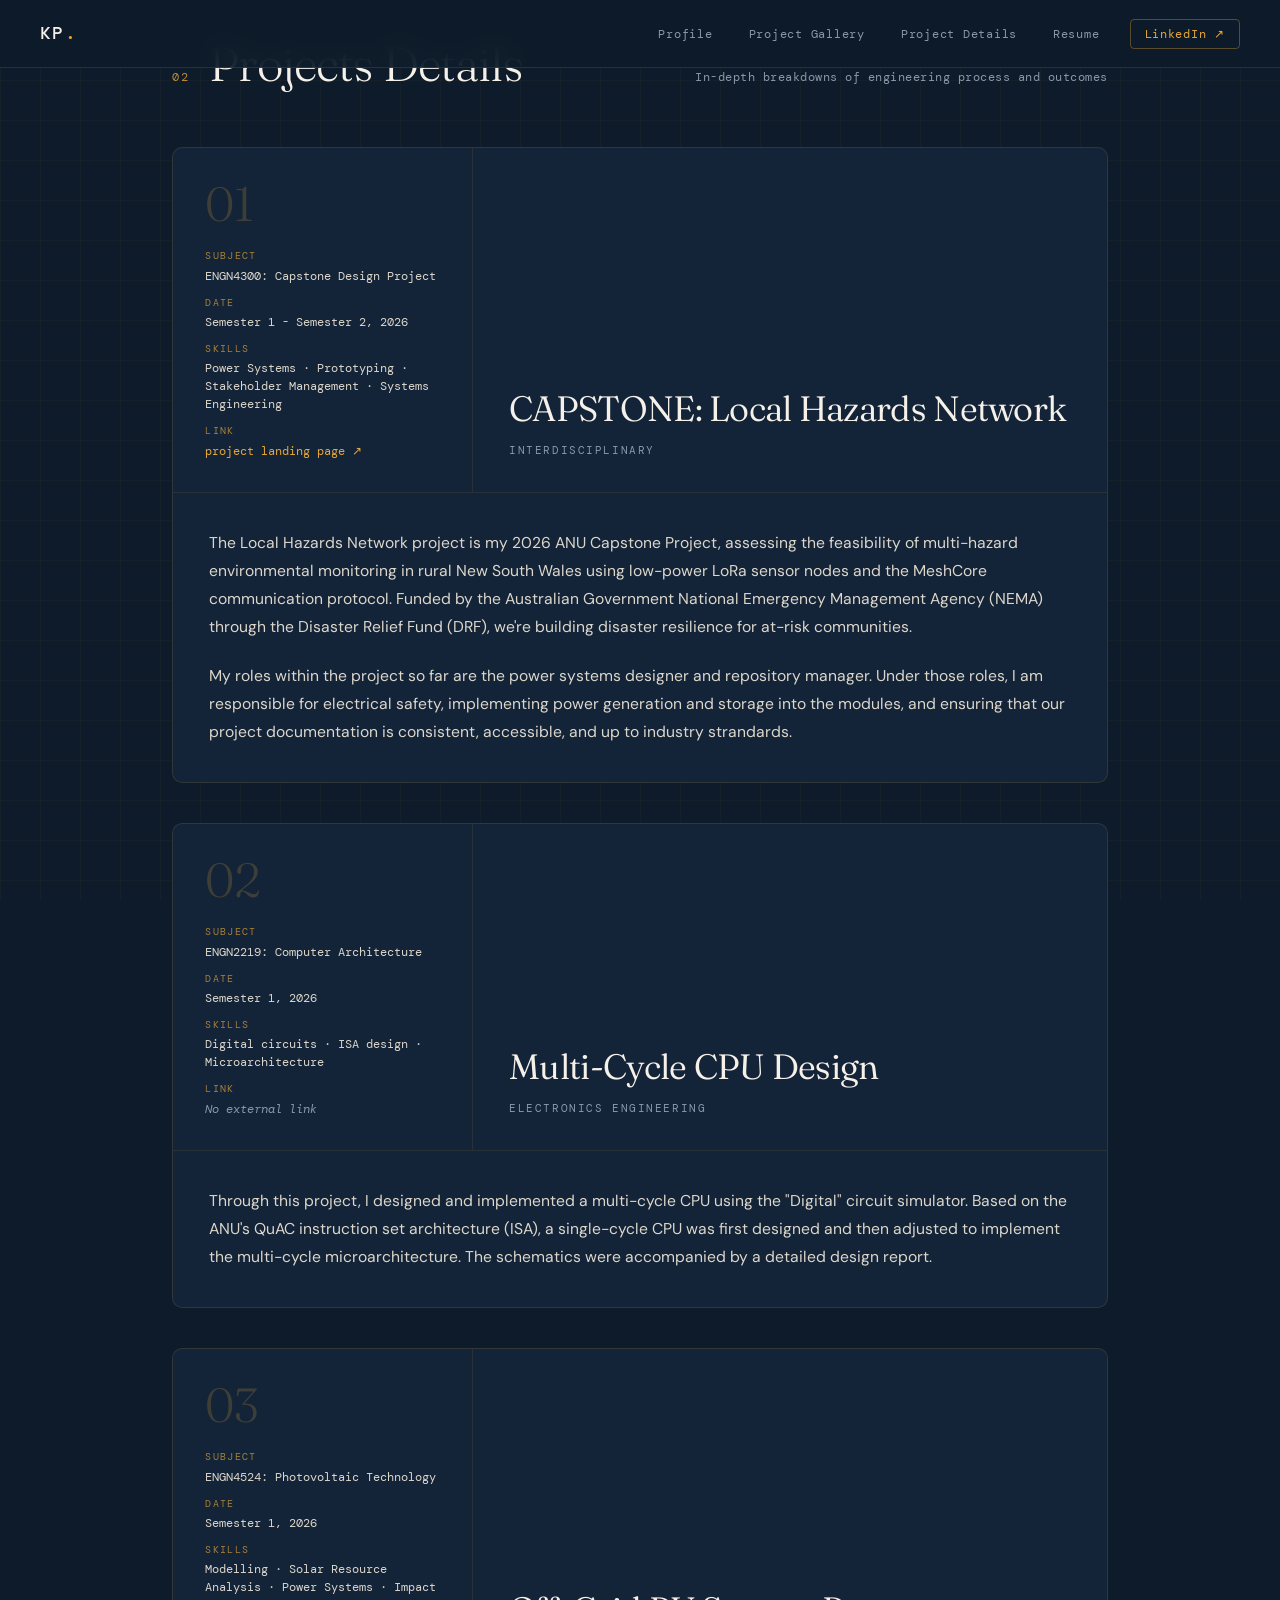
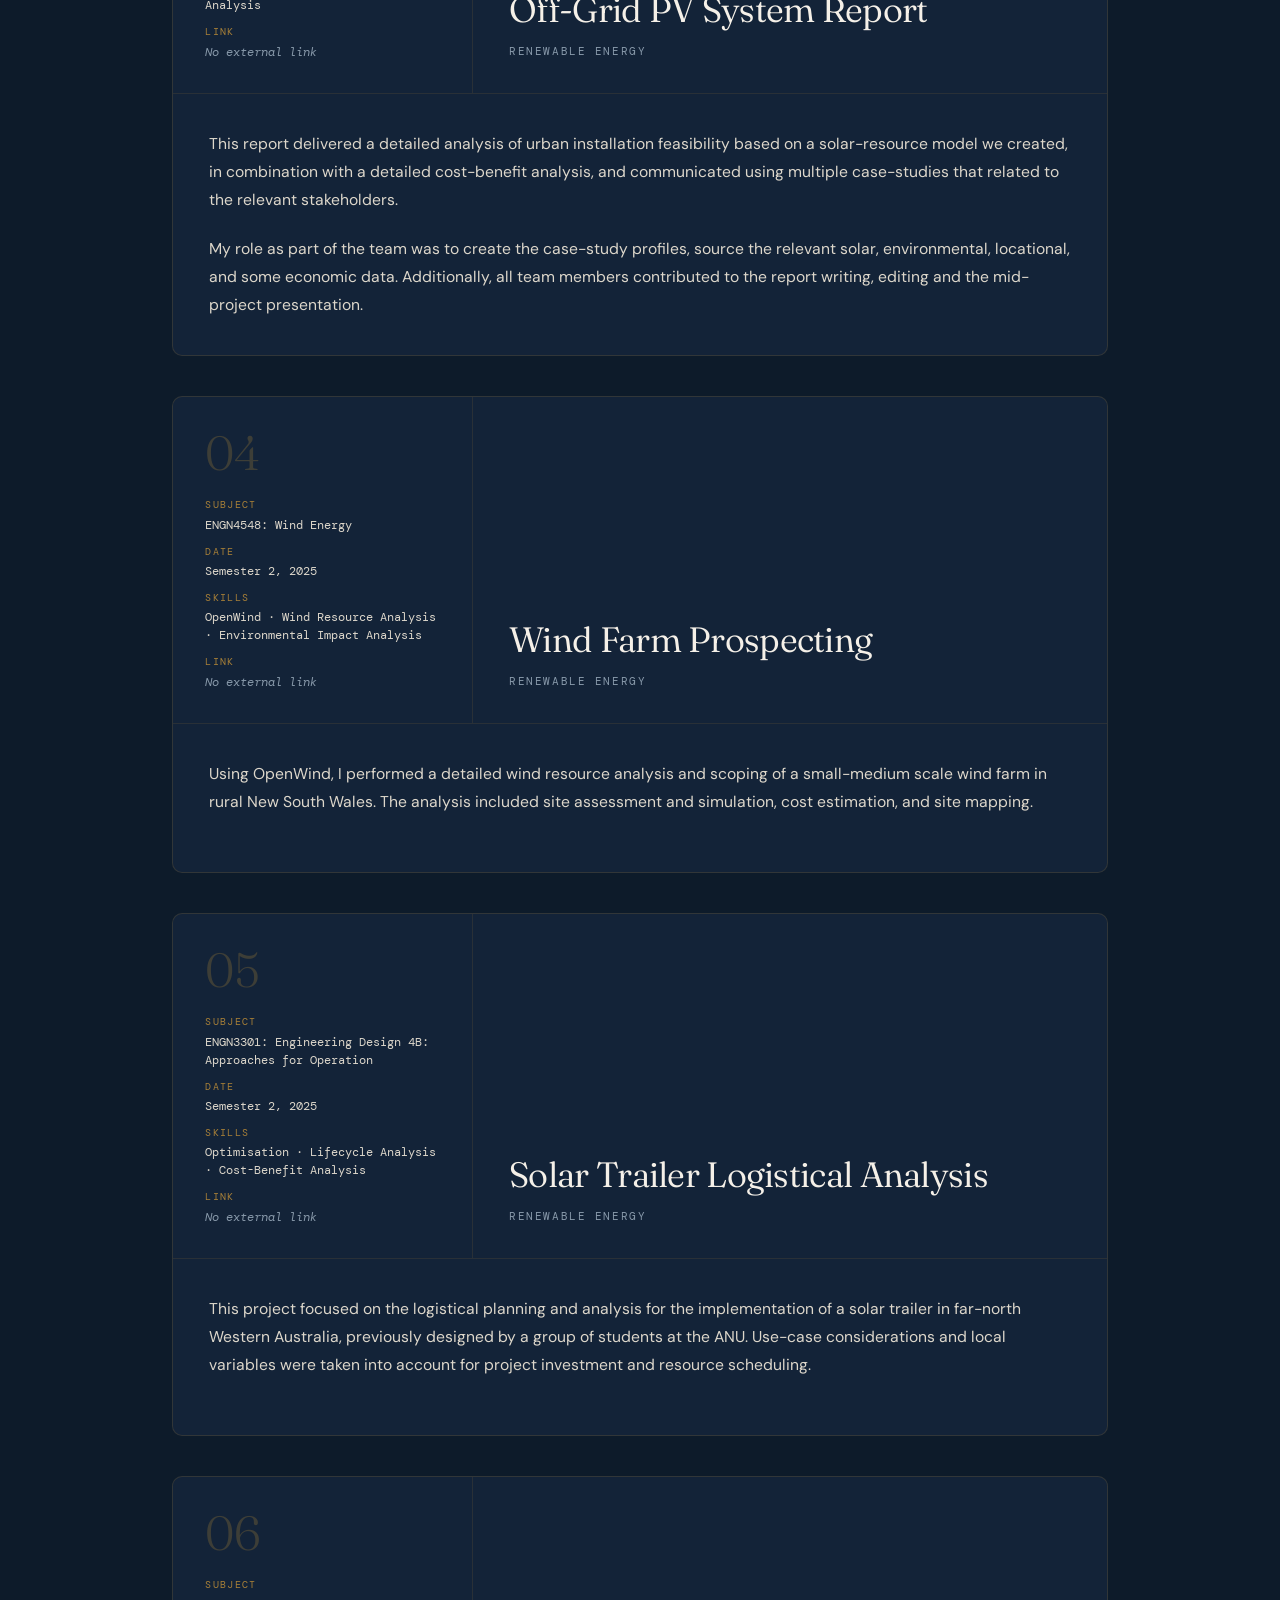
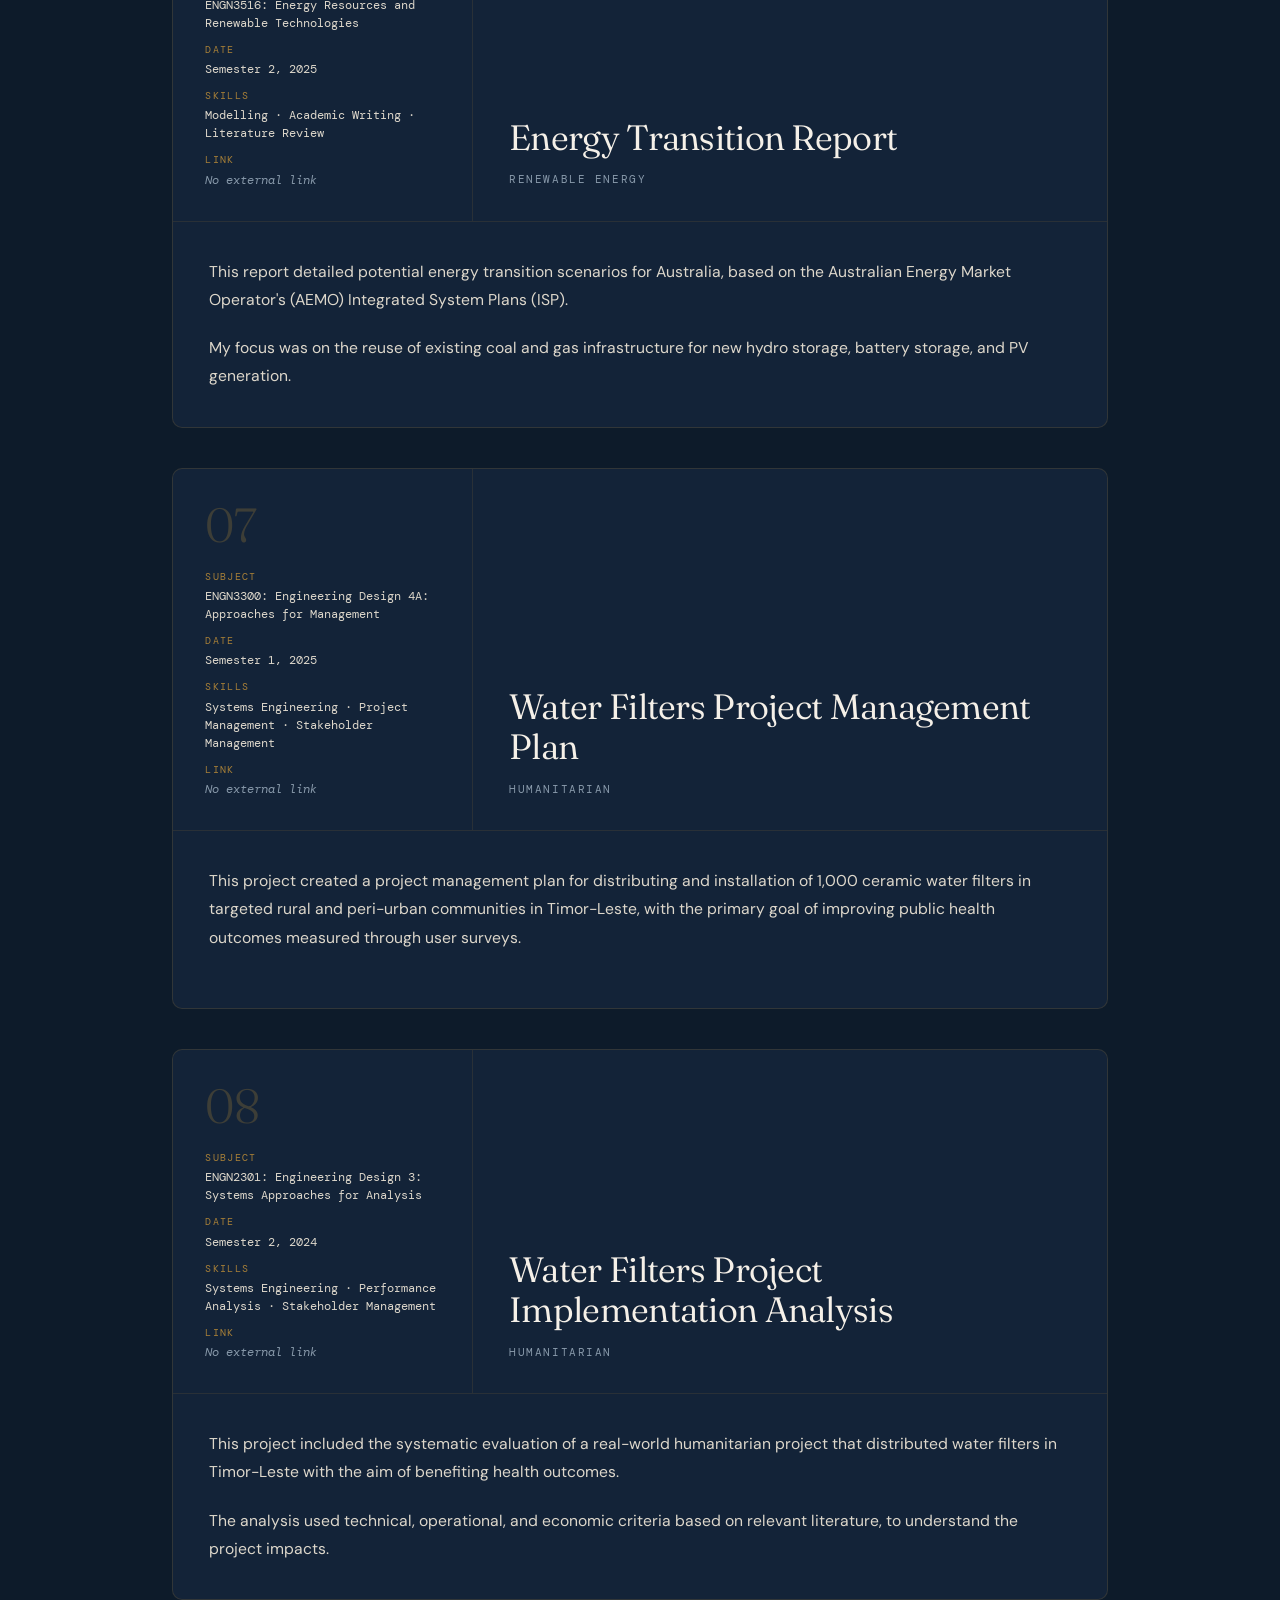
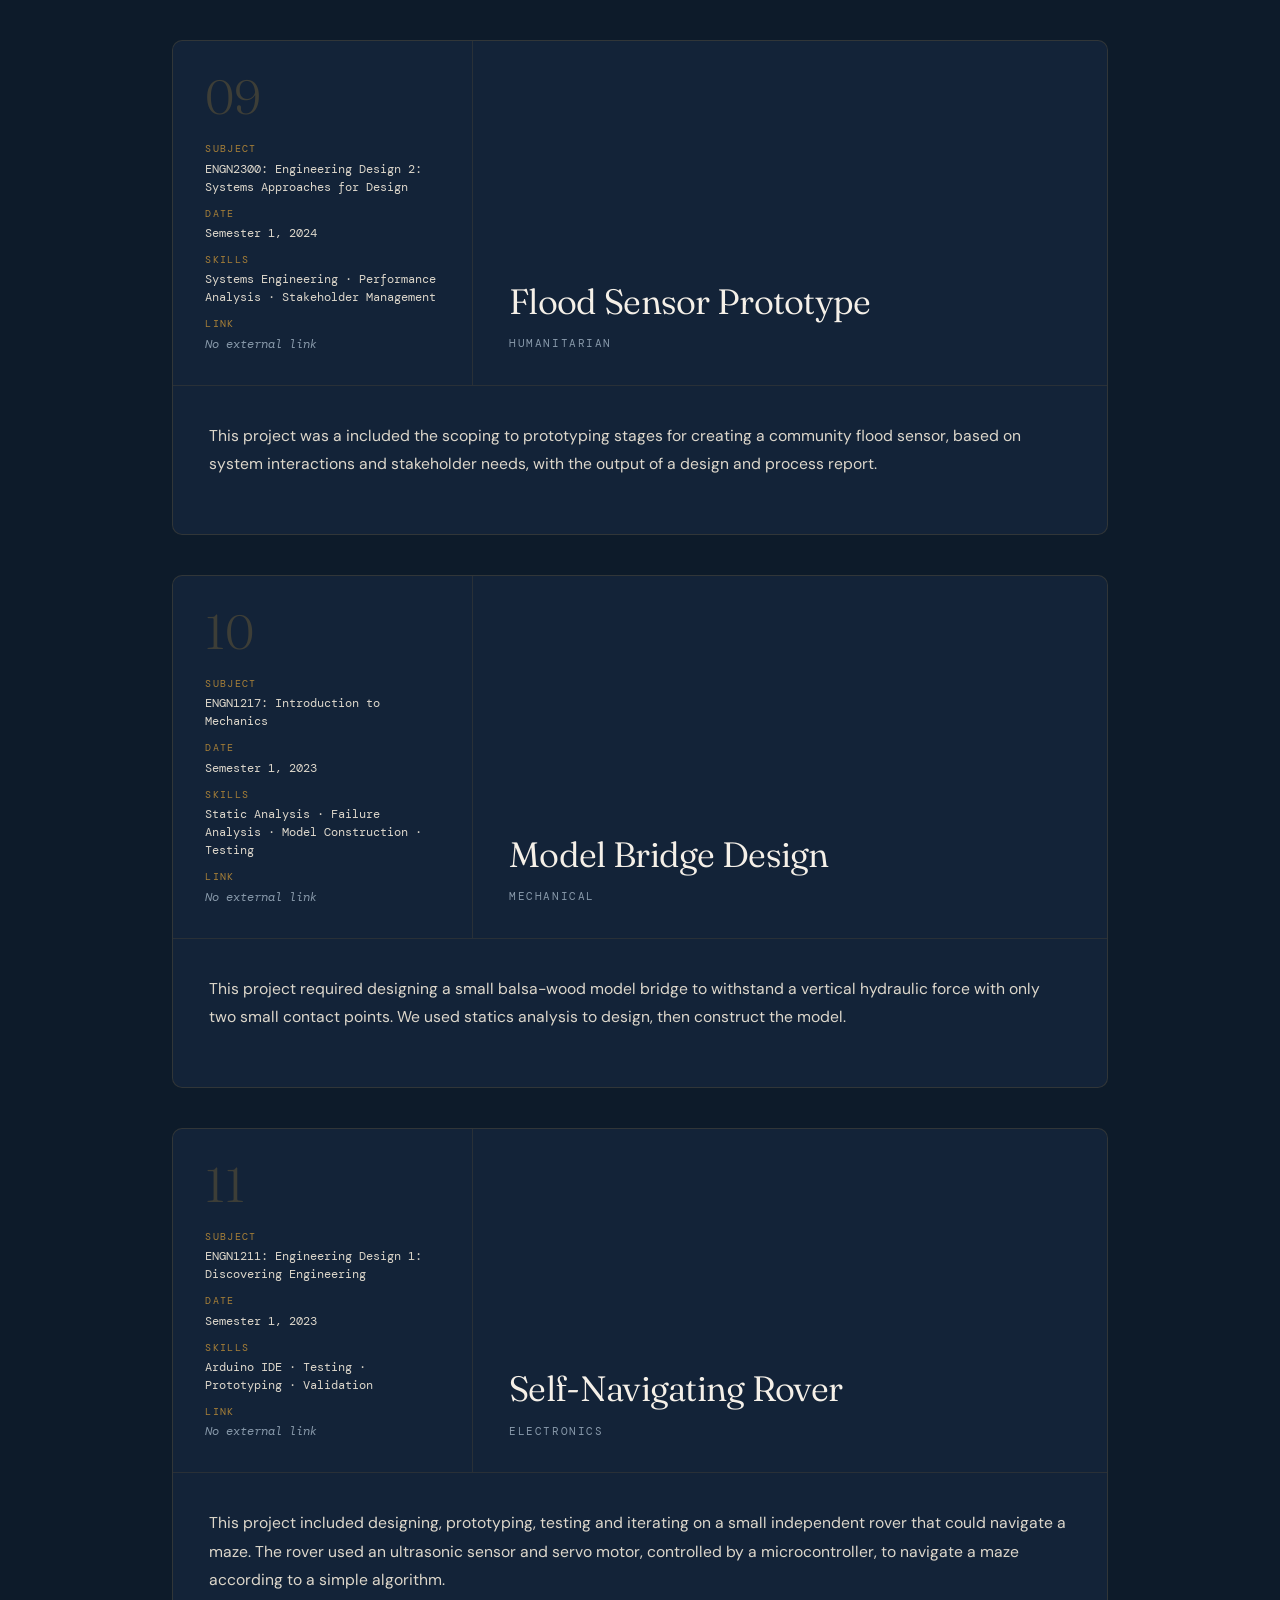
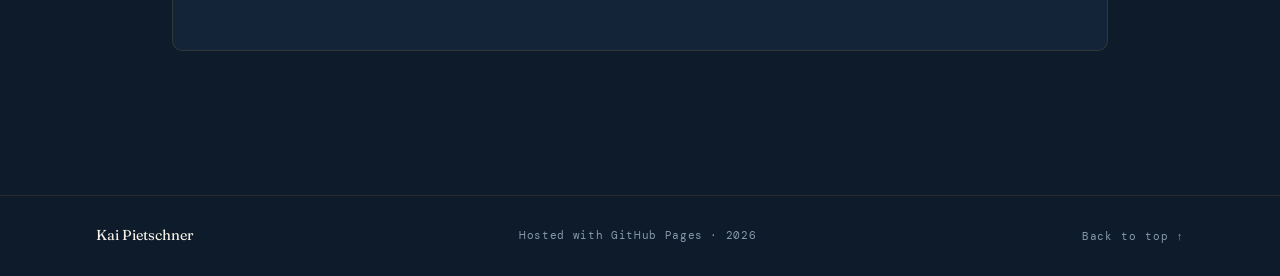
==== commit 5e048c88: "details" ====
--- a/details/index.html
+++ b/details/index.html
@@ -31,11 +31,6 @@
     ═══════════════════════════════════════════════ -->
 
     <main>
-      <section class="section">
-        <div>
-          <p class="underconstruction"> under construction</p>
-        </div>
-      </section>
     <section id="detailed" class="section section--detailed">
       <div class="container">
         <div class="section-header">
@@ -71,16 +66,16 @@
               </div>
             </div>
             <div class="case-study-title-col">
-              <h3 class="case-study-title">CAPSTONE: Local Hazard Network</h3>
+              <h3 class="case-study-title">CAPSTONE: Local Hazards Network</h3>
               <span class="case-study-field">Interdisciplinary</span>
             </div>
           </div>
           <div class="case-study-body">
             <p>
-              Lorem ipsum dolor sit amet, consectetur adipiscing elit, sed do eiusmod tempor incididunt ut labore et dolore magna aliqua. Ut enim ad minim veniam, quis nostrud exercitation ullamco laboris nisi ut aliquip ex ea commodo consequat. Duis aute irure dolor in reprehenderit in voluptate velit esse cillum dolore eu fugiat nulla pariatur. Excepteur sint occaecat cupidatat non proident, sunt in culpa qui officia deserunt mollit anim id est laborum.
-            </p>
-            <p>
-              Lorem ipsum dolor sit amet, consectetur adipiscing elit, sed do eiusmod tempor incididunt ut labore et dolore magna aliqua. Ut enim ad minim veniam, quis nostrud exercitation ullamco laboris nisi ut aliquip ex ea commodo consequat. Duis aute irure dolor in reprehenderit in voluptate velit esse cillum dolore eu fugiat nulla pariatur. Excepteur sint occaecat cupidatat non proident, sunt in culpa qui officia deserunt mollit anim id est laborum.
+              The Local Hazards Network project is my 2026 ANU Capstone Project, assessing the feasibility of multi-hazard environmental monitoring in rural New South Wales using low-power LoRa sensor nodes and the MeshCore communication protocol. Funded by the Australian Government National Emergency Management Agency (NEMA) through the Disaster Relief Fund (DRF), we're building disaster resilience for at-risk communities. 
+            </p>
+            <p>
+              My roles within the project so far are the power systems designer and repository manager. Under those roles, I am responsible for electrical safety, implementing power generation and storage into the modules, and ensuring that our project documentation is consistent, accessible, and up to industry strandards.
             </p>
           </div>
         </article>
@@ -118,10 +113,7 @@
           </div>
           <div class="case-study-body">
             <p>
-              Lorem ipsum dolor sit amet, consectetur adipiscing elit, sed do eiusmod tempor incididunt ut labore et dolore magna aliqua. Ut enim ad minim veniam, quis nostrud exercitation ullamco laboris nisi ut aliquip ex ea commodo consequat. Duis aute irure dolor in reprehenderit in voluptate velit esse cillum dolore eu fugiat nulla pariatur. Excepteur sint occaecat cupidatat non proident, sunt in culpa qui officia deserunt mollit anim id est laborum.
-            </p>
-            <p>
-              Lorem ipsum dolor sit amet, consectetur adipiscing elit, sed do eiusmod tempor incididunt ut labore et dolore magna aliqua. Ut enim ad minim veniam, quis nostrud exercitation ullamco laboris nisi ut aliquip ex ea commodo consequat. Duis aute irure dolor in reprehenderit in voluptate velit esse cillum dolore eu fugiat nulla pariatur. Excepteur sint occaecat cupidatat non proident, sunt in culpa qui officia deserunt mollit anim id est laborum.
+              Through this project, I designed and implemented a multi-cycle CPU using the "Digital" circuit simulator. Based on the ANU's QuAC instruction set architecture (ISA), a single-cycle CPU was first designed and then adjusted to implement the multi-cycle microarchitecture. The schematics were accompanied by a detailed design report.
             </p>
           </div>
         </article>
@@ -159,10 +151,10 @@
           </div>
           <div class="case-study-body">
             <p>
-              Lorem ipsum dolor sit amet, consectetur adipiscing elit, sed do eiusmod tempor incididunt ut labore et dolore magna aliqua. Ut enim ad minim veniam, quis nostrud exercitation ullamco laboris nisi ut aliquip ex ea commodo consequat. Duis aute irure dolor in reprehenderit in voluptate velit esse cillum dolore eu fugiat nulla pariatur. Excepteur sint occaecat cupidatat non proident, sunt in culpa qui officia deserunt mollit anim id est laborum.
-            </p>
-            <p>
-              Lorem ipsum dolor sit amet, consectetur adipiscing elit, sed do eiusmod tempor incididunt ut labore et dolore magna aliqua. Ut enim ad minim veniam, quis nostrud exercitation ullamco laboris nisi ut aliquip ex ea commodo consequat. Duis aute irure dolor in reprehenderit in voluptate velit esse cillum dolore eu fugiat nulla pariatur. Excepteur sint occaecat cupidatat non proident, sunt in culpa qui officia deserunt mollit anim id est laborum.
+              This report delivered a detailed analysis of urban installation feasibility based on a solar-resource model we created, in combination with a detailed cost-benefit analysis, and communicated using multiple case-studies that related to the relevant stakeholders.
+            </p>
+            <p>
+              My role as part of the team was to create the case-study profiles, source the relevant solar, environmental, locational, and some economic data. Additionally, all team members contributed to the report writing, editing and the mid-project presentation.
             </p>
           </div>
         </article>
@@ -200,10 +192,10 @@
           </div>
           <div class="case-study-body">
             <p>
-              Lorem ipsum dolor sit amet, consectetur adipiscing elit, sed do eiusmod tempor incididunt ut labore et dolore magna aliqua. Ut enim ad minim veniam, quis nostrud exercitation ullamco laboris nisi ut aliquip ex ea commodo consequat. Duis aute irure dolor in reprehenderit in voluptate velit esse cillum dolore eu fugiat nulla pariatur. Excepteur sint occaecat cupidatat non proident, sunt in culpa qui officia deserunt mollit anim id est laborum.
-            </p>
-            <p>
-              Lorem ipsum dolor sit amet, consectetur adipiscing elit, sed do eiusmod tempor incididunt ut labore et dolore magna aliqua. Ut enim ad minim veniam, quis nostrud exercitation ullamco laboris nisi ut aliquip ex ea commodo consequat. Duis aute irure dolor in reprehenderit in voluptate velit esse cillum dolore eu fugiat nulla pariatur. Excepteur sint occaecat cupidatat non proident, sunt in culpa qui officia deserunt mollit anim id est laborum.
+              Using OpenWind, I performed a detailed wind resource analysis and scoping of a small-medium scale wind farm in rural New South Wales. The analysis included site assessment and simulation, cost estimation, and site mapping.
+            </p>
+            <p>
+              
             </p>
           </div>
         </article>
@@ -241,10 +233,10 @@
           </div>
           <div class="case-study-body">
             <p>
-              Lorem ipsum dolor sit amet, consectetur adipiscing elit, sed do eiusmod tempor incididunt ut labore et dolore magna aliqua. Ut enim ad minim veniam, quis nostrud exercitation ullamco laboris nisi ut aliquip ex ea commodo consequat. Duis aute irure dolor in reprehenderit in voluptate velit esse cillum dolore eu fugiat nulla pariatur. Excepteur sint occaecat cupidatat non proident, sunt in culpa qui officia deserunt mollit anim id est laborum.
-            </p>
-            <p>
-              Lorem ipsum dolor sit amet, consectetur adipiscing elit, sed do eiusmod tempor incididunt ut labore et dolore magna aliqua. Ut enim ad minim veniam, quis nostrud exercitation ullamco laboris nisi ut aliquip ex ea commodo consequat. Duis aute irure dolor in reprehenderit in voluptate velit esse cillum dolore eu fugiat nulla pariatur. Excepteur sint occaecat cupidatat non proident, sunt in culpa qui officia deserunt mollit anim id est laborum.
+              This project focused on the logistical planning and analysis for the implementation of a solar trailer in far-north Western Australia, previously designed by a group of students at the ANU. Use-case considerations and local variables were taken into account for project investment and resource scheduling.
+            </p>
+            <p>
+              
             </p>
           </div>
         </article>
@@ -282,10 +274,10 @@
           </div>
           <div class="case-study-body">
             <p>
-              Lorem ipsum dolor sit amet, consectetur adipiscing elit, sed do eiusmod tempor incididunt ut labore et dolore magna aliqua. Ut enim ad minim veniam, quis nostrud exercitation ullamco laboris nisi ut aliquip ex ea commodo consequat. Duis aute irure dolor in reprehenderit in voluptate velit esse cillum dolore eu fugiat nulla pariatur. Excepteur sint occaecat cupidatat non proident, sunt in culpa qui officia deserunt mollit anim id est laborum.
-            </p>
-            <p>
-              Lorem ipsum dolor sit amet, consectetur adipiscing elit, sed do eiusmod tempor incididunt ut labore et dolore magna aliqua. Ut enim ad minim veniam, quis nostrud exercitation ullamco laboris nisi ut aliquip ex ea commodo consequat. Duis aute irure dolor in reprehenderit in voluptate velit esse cillum dolore eu fugiat nulla pariatur. Excepteur sint occaecat cupidatat non proident, sunt in culpa qui officia deserunt mollit anim id est laborum.
+              This report detailed potential energy transition scenarios for Australia, based on the Australian Energy Market Operator's (AEMO) Integrated System Plans (ISP).
+            </p>
+            <p>
+              My focus was on the reuse of existing coal and gas infrastructure for new hydro storage, battery storage, and PV generation.
             </p>
           </div>
         </article>
@@ -323,10 +315,10 @@
           </div>
           <div class="case-study-body">
             <p>
-              Lorem ipsum dolor sit amet, consectetur adipiscing elit, sed do eiusmod tempor incididunt ut labore et dolore magna aliqua. Ut enim ad minim veniam, quis nostrud exercitation ullamco laboris nisi ut aliquip ex ea commodo consequat. Duis aute irure dolor in reprehenderit in voluptate velit esse cillum dolore eu fugiat nulla pariatur. Excepteur sint occaecat cupidatat non proident, sunt in culpa qui officia deserunt mollit anim id est laborum.
-            </p>
-            <p>
-              Lorem ipsum dolor sit amet, consectetur adipiscing elit, sed do eiusmod tempor incididunt ut labore et dolore magna aliqua. Ut enim ad minim veniam, quis nostrud exercitation ullamco laboris nisi ut aliquip ex ea commodo consequat. Duis aute irure dolor in reprehenderit in voluptate velit esse cillum dolore eu fugiat nulla pariatur. Excepteur sint occaecat cupidatat non proident, sunt in culpa qui officia deserunt mollit anim id est laborum.
+              This project created a project management plan for distributing and installation of 1,000 ceramic water filters in targeted rural and peri-urban communities in Timor-Leste, with the primary goal of improving public health outcomes measured through user surveys.
+            </p>
+            <p>
+              
             </p>
           </div>
         </article>
@@ -364,10 +356,10 @@
           </div>
           <div class="case-study-body">
             <p>
-              Lorem ipsum dolor sit amet, consectetur adipiscing elit, sed do eiusmod tempor incididunt ut labore et dolore magna aliqua. Ut enim ad minim veniam, quis nostrud exercitation ullamco laboris nisi ut aliquip ex ea commodo consequat. Duis aute irure dolor in reprehenderit in voluptate velit esse cillum dolore eu fugiat nulla pariatur. Excepteur sint occaecat cupidatat non proident, sunt in culpa qui officia deserunt mollit anim id est laborum.
-            </p>
-            <p>
-              Lorem ipsum dolor sit amet, consectetur adipiscing elit, sed do eiusmod tempor incididunt ut labore et dolore magna aliqua. Ut enim ad minim veniam, quis nostrud exercitation ullamco laboris nisi ut aliquip ex ea commodo consequat. Duis aute irure dolor in reprehenderit in voluptate velit esse cillum dolore eu fugiat nulla pariatur. Excepteur sint occaecat cupidatat non proident, sunt in culpa qui officia deserunt mollit anim id est laborum.
+              This project included the systematic evaluation of a real-world humanitarian project that distributed water filters in Timor-Leste with the aim of benefiting health outcomes. 
+            </p>
+            <p>
+              The analysis used technical, operational, and economic criteria based on relevant literature, to understand the project impacts.
             </p>
           </div>
         </article>
@@ -405,10 +397,10 @@
           </div>
           <div class="case-study-body">
             <p>
-              Lorem ipsum dolor sit amet, consectetur adipiscing elit, sed do eiusmod tempor incididunt ut labore et dolore magna aliqua. Ut enim ad minim veniam, quis nostrud exercitation ullamco laboris nisi ut aliquip ex ea commodo consequat. Duis aute irure dolor in reprehenderit in voluptate velit esse cillum dolore eu fugiat nulla pariatur. Excepteur sint occaecat cupidatat non proident, sunt in culpa qui officia deserunt mollit anim id est laborum.
-            </p>
-            <p>
-              Lorem ipsum dolor sit amet, consectetur adipiscing elit, sed do eiusmod tempor incididunt ut labore et dolore magna aliqua. Ut enim ad minim veniam, quis nostrud exercitation ullamco laboris nisi ut aliquip ex ea commodo consequat. Duis aute irure dolor in reprehenderit in voluptate velit esse cillum dolore eu fugiat nulla pariatur. Excepteur sint occaecat cupidatat non proident, sunt in culpa qui officia deserunt mollit anim id est laborum.
+              This project was a included the scoping to prototyping stages for creating a community flood sensor, based on system interactions and stakeholder needs, with the output of a design and process report.
+            </p>
+            <p>
+              
             </p>
           </div>
         </article>
@@ -446,10 +438,10 @@
           </div>
           <div class="case-study-body">
             <p>
-              Lorem ipsum dolor sit amet, consectetur adipiscing elit, sed do eiusmod tempor incididunt ut labore et dolore magna aliqua. Ut enim ad minim veniam, quis nostrud exercitation ullamco laboris nisi ut aliquip ex ea commodo consequat. Duis aute irure dolor in reprehenderit in voluptate velit esse cillum dolore eu fugiat nulla pariatur. Excepteur sint occaecat cupidatat non proident, sunt in culpa qui officia deserunt mollit anim id est laborum.
-            </p>
-            <p>
-              Lorem ipsum dolor sit amet, consectetur adipiscing elit, sed do eiusmod tempor incididunt ut labore et dolore magna aliqua. Ut enim ad minim veniam, quis nostrud exercitation ullamco laboris nisi ut aliquip ex ea commodo consequat. Duis aute irure dolor in reprehenderit in voluptate velit esse cillum dolore eu fugiat nulla pariatur. Excepteur sint occaecat cupidatat non proident, sunt in culpa qui officia deserunt mollit anim id est laborum.
+              This project required designing a small balsa-wood model bridge to withstand a vertical hydraulic force with only two small contact points. We used statics analysis to design, then construct the model.
+            </p>
+            <p>
+              
             </p>
           </div>
         </article>
@@ -487,10 +479,10 @@
           </div>
           <div class="case-study-body">
             <p>
-              Lorem ipsum dolor sit amet, consectetur adipiscing elit, sed do eiusmod tempor incididunt ut labore et dolore magna aliqua. Ut enim ad minim veniam, quis nostrud exercitation ullamco laboris nisi ut aliquip ex ea commodo consequat. Duis aute irure dolor in reprehenderit in voluptate velit esse cillum dolore eu fugiat nulla pariatur. Excepteur sint occaecat cupidatat non proident, sunt in culpa qui officia deserunt mollit anim id est laborum.
-            </p>
-            <p>
-              Lorem ipsum dolor sit amet, consectetur adipiscing elit, sed do eiusmod tempor incididunt ut labore et dolore magna aliqua. Ut enim ad minim veniam, quis nostrud exercitation ullamco laboris nisi ut aliquip ex ea commodo consequat. Duis aute irure dolor in reprehenderit in voluptate velit esse cillum dolore eu fugiat nulla pariatur. Excepteur sint occaecat cupidatat non proident, sunt in culpa qui officia deserunt mollit anim id est laborum.
+              This project included designing, prototyping, testing and iterating on a small independent rover that could navigate a maze. The rover used an ultrasonic sensor and servo motor, controlled by a microcontroller, to navigate a maze according to a simple algorithm.
+            </p>
+            <p>
+              
             </p>
           </div>
         </article>
--- a/details/style.css
+++ b/details/style.css
@@ -168,7 +168,7 @@
 ══════════════════════════════════════════════════════ */
 
 .section {
-  margin: 7%;
+  margin: 3% 7%;
   justify-content: center;
   align-items: center;
   padding-bottom: 5%
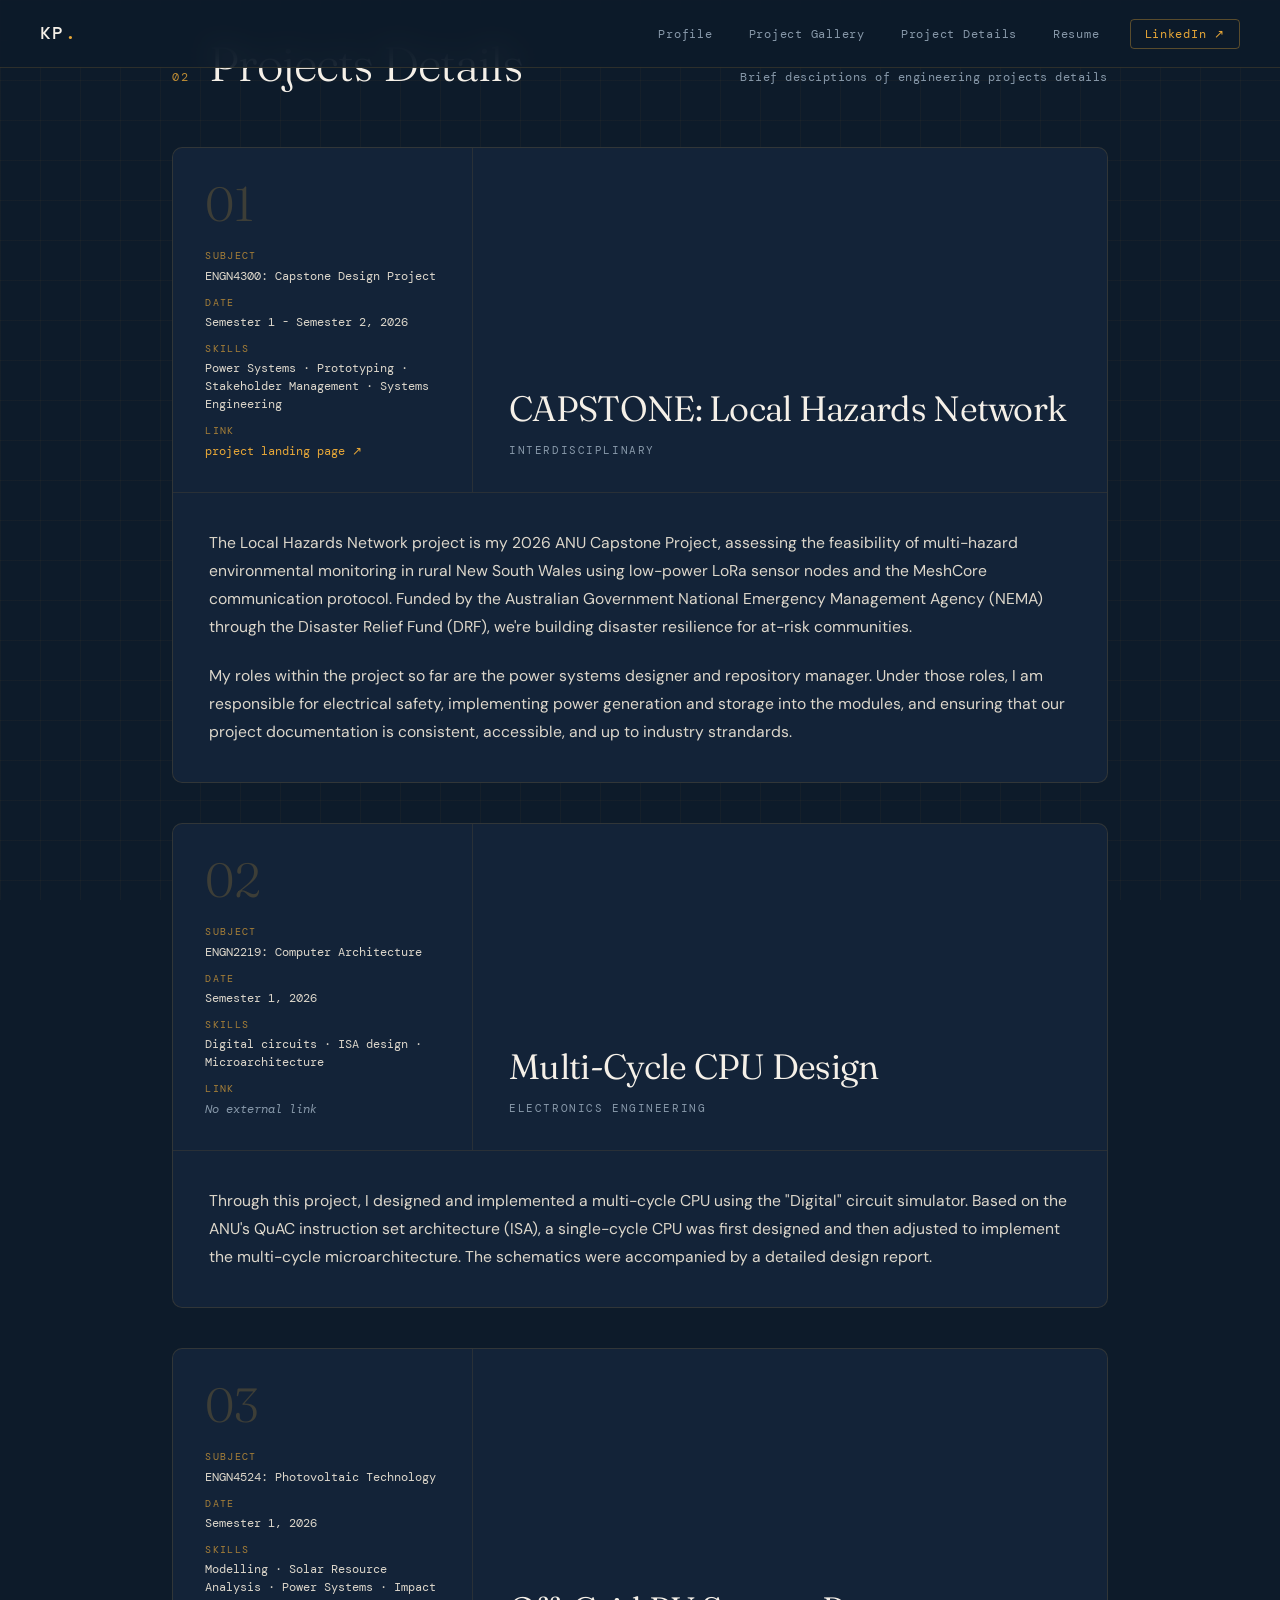
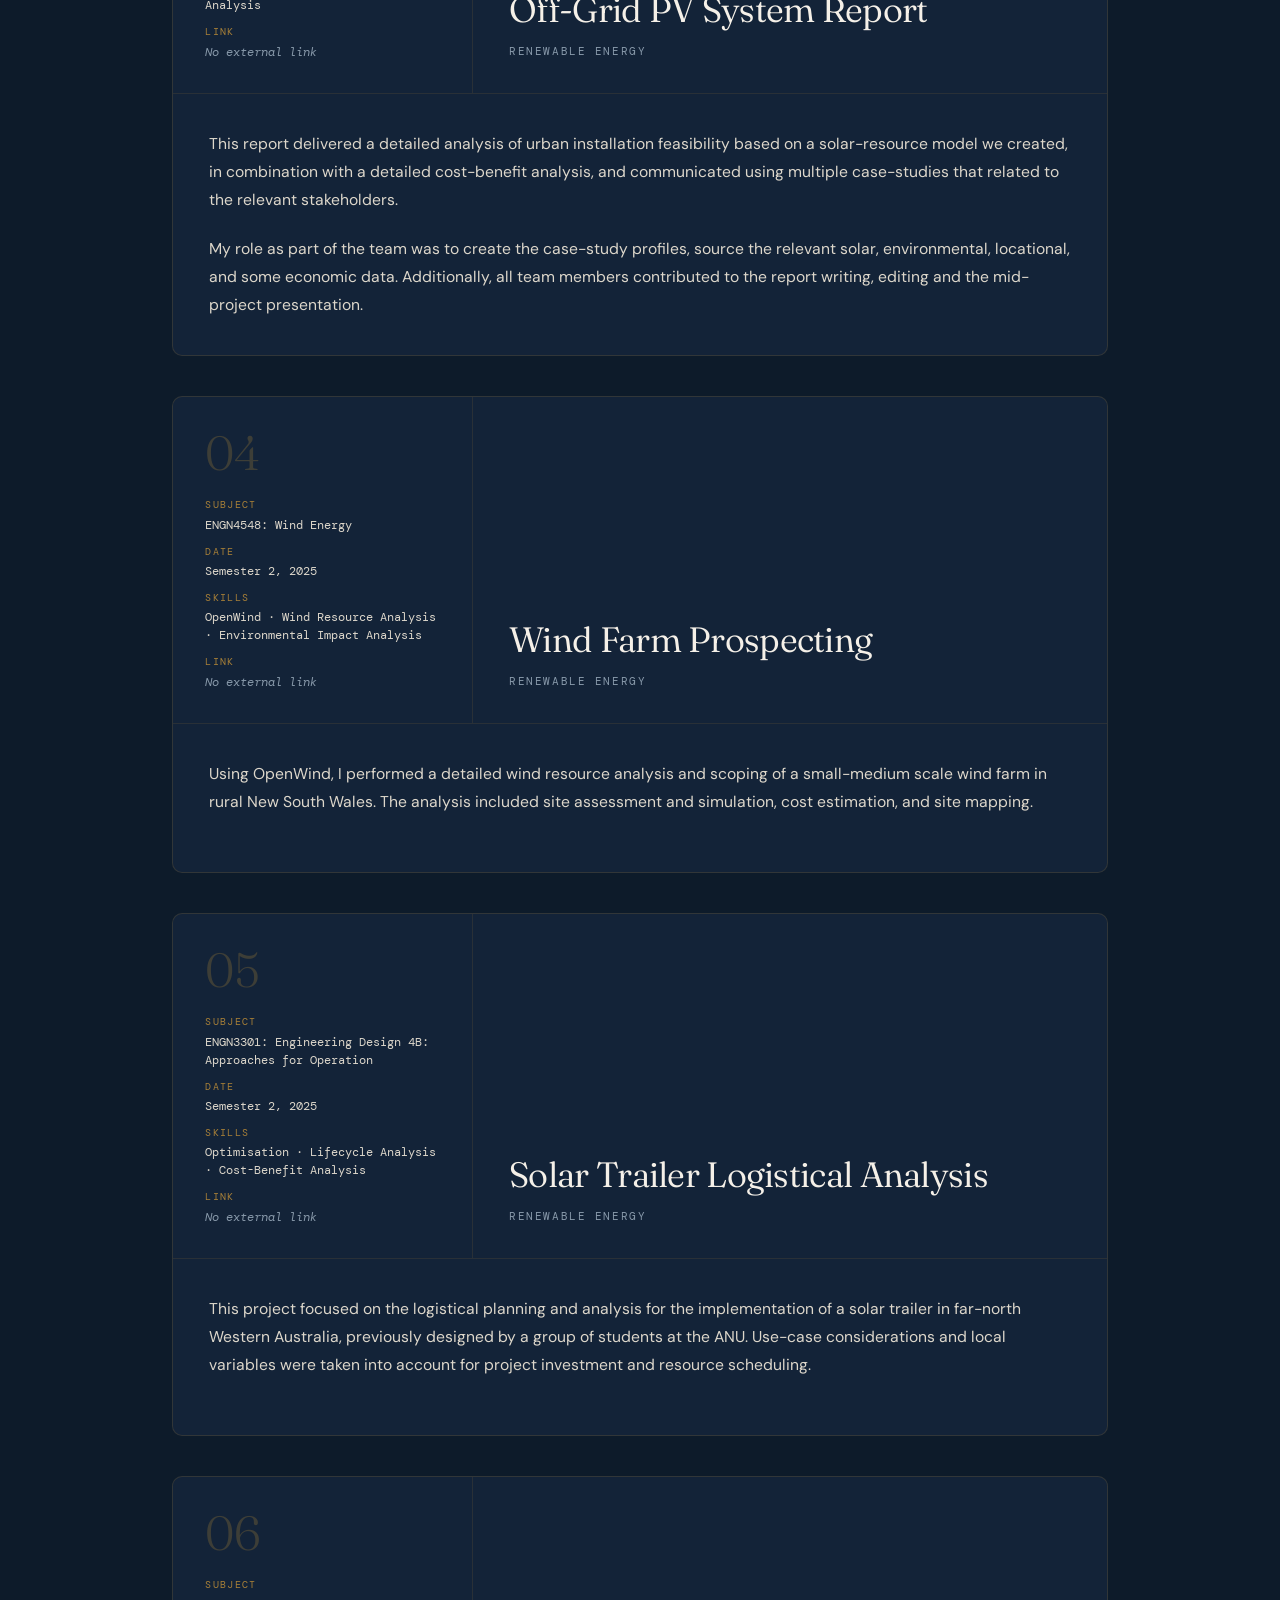
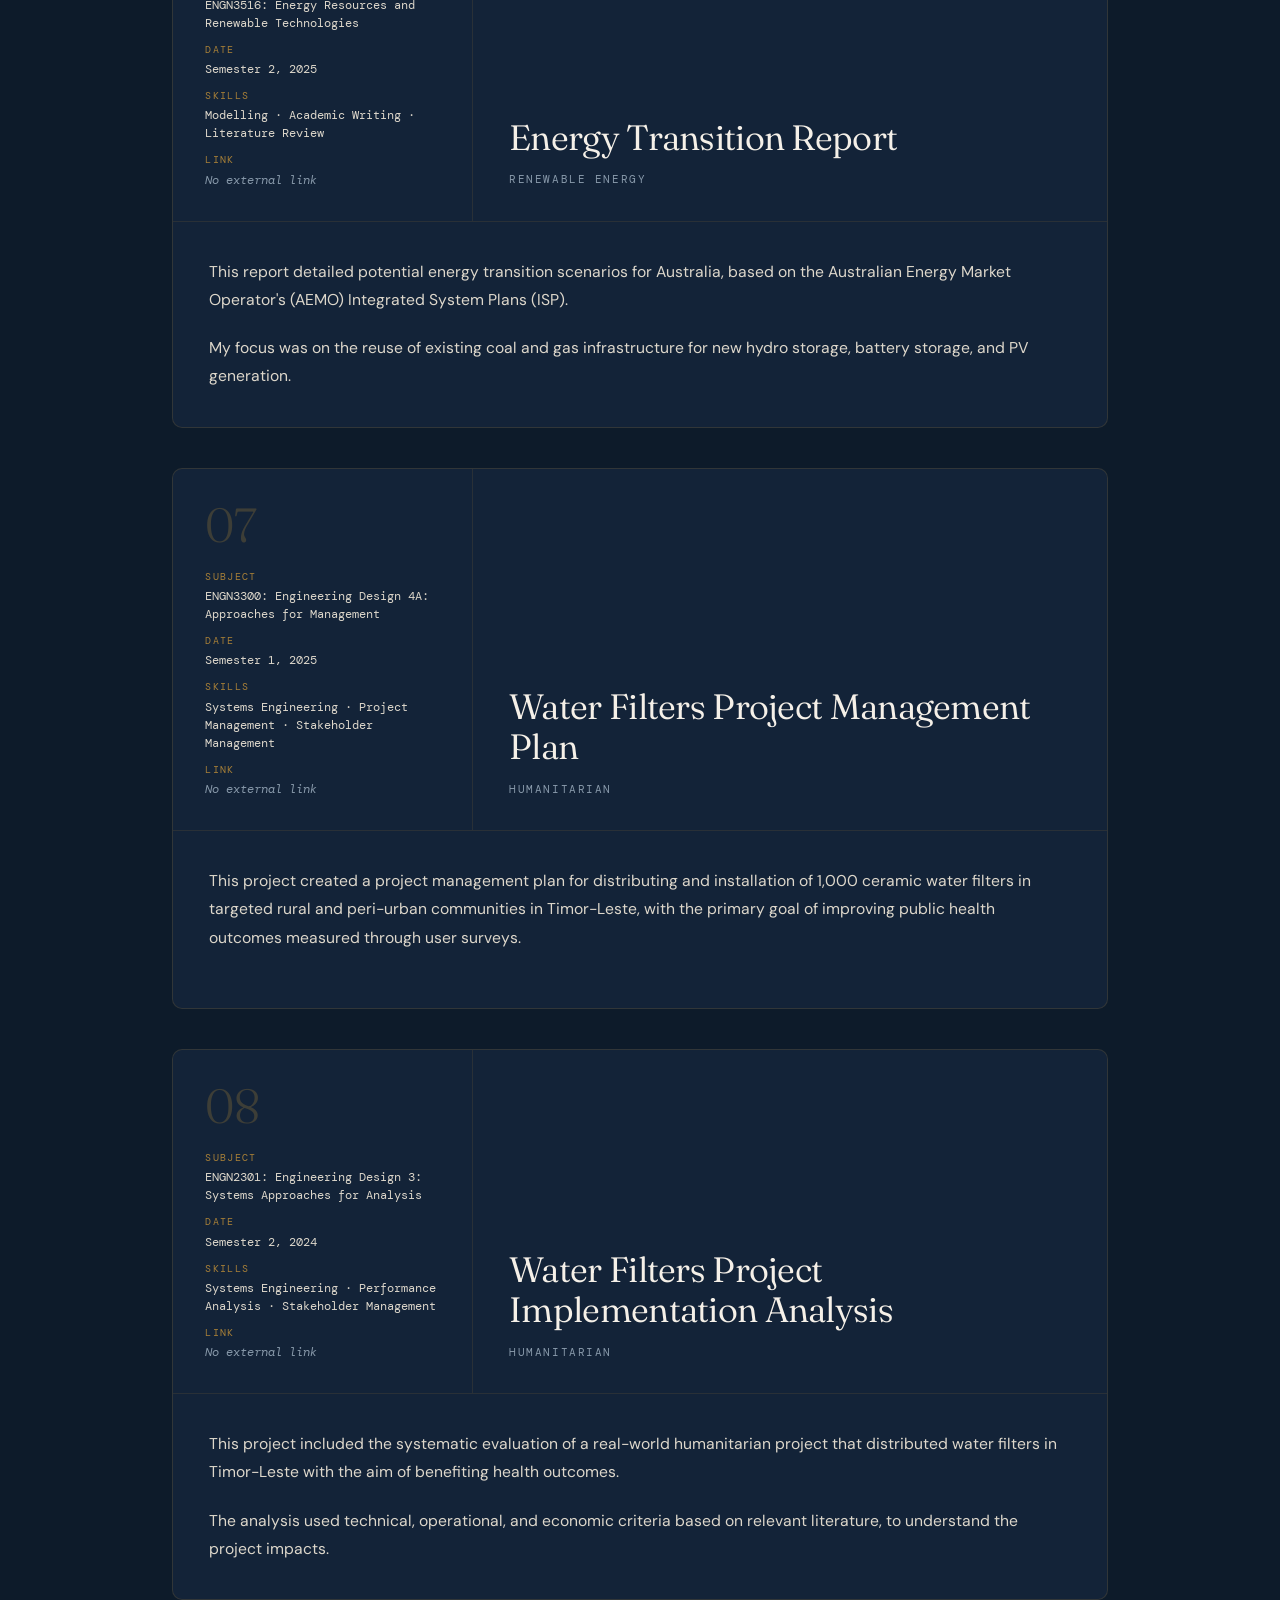
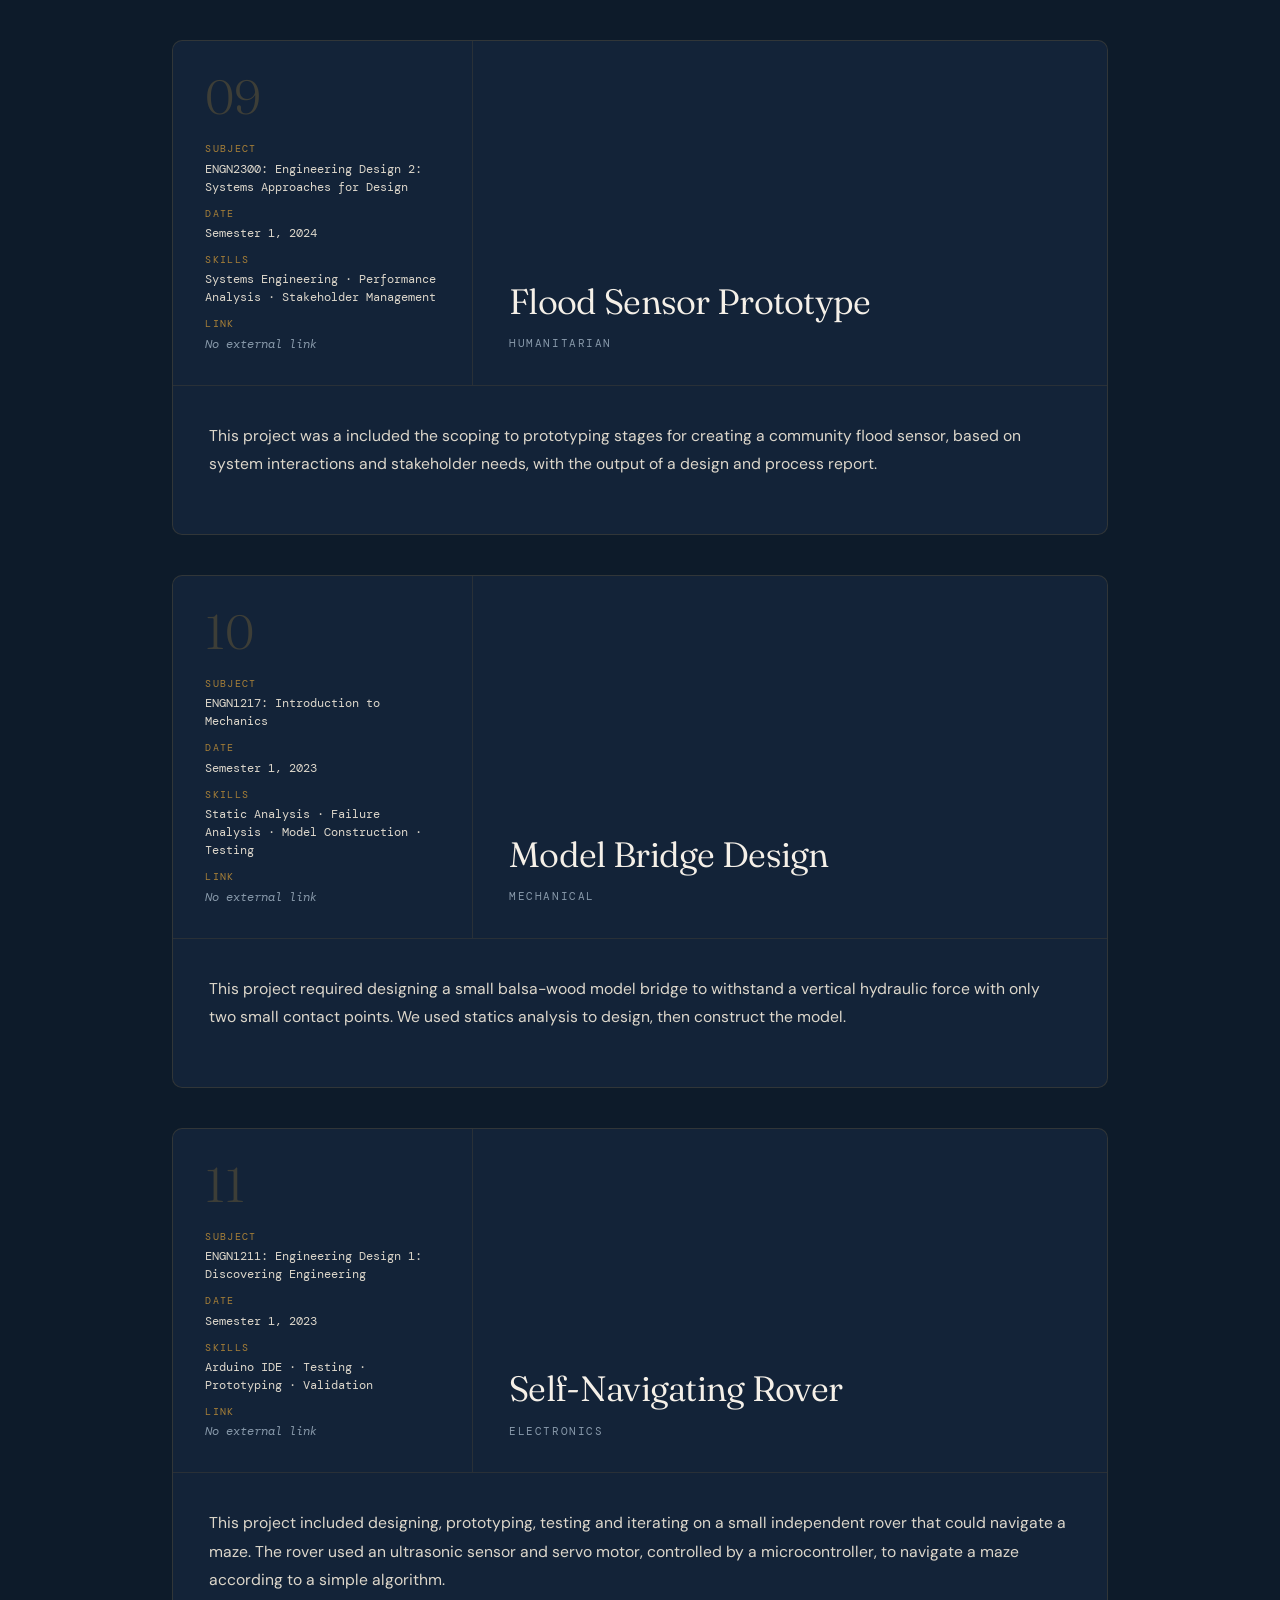
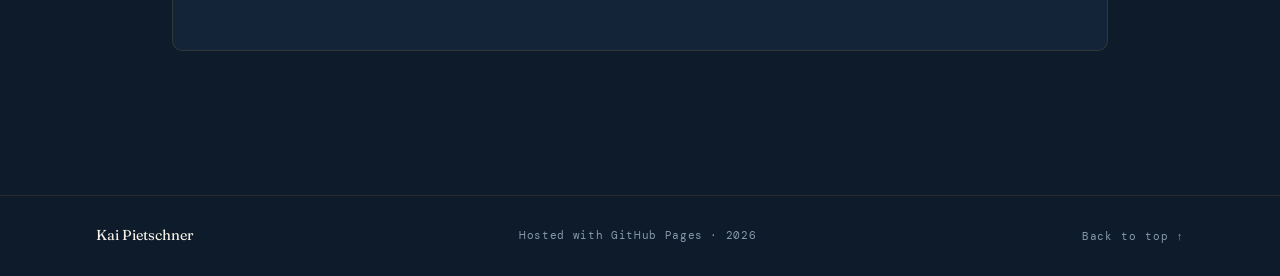
==== commit 56fdbdc0: "brief" ====
--- a/details/index.html
+++ b/details/index.html
@@ -36,7 +36,7 @@
         <div class="section-header">
           <span class="section-index">02</span>
           <h2 class="section-title">Projects Details</h2>
-          <p class="section-subtitle">In-depth breakdowns of engineering process and outcomes</p>
+          <p class="section-subtitle">Brief desciptions of engineering projects details</p>
         </div>
 
         <!-- ─── Detailed Project 1 ─── -->
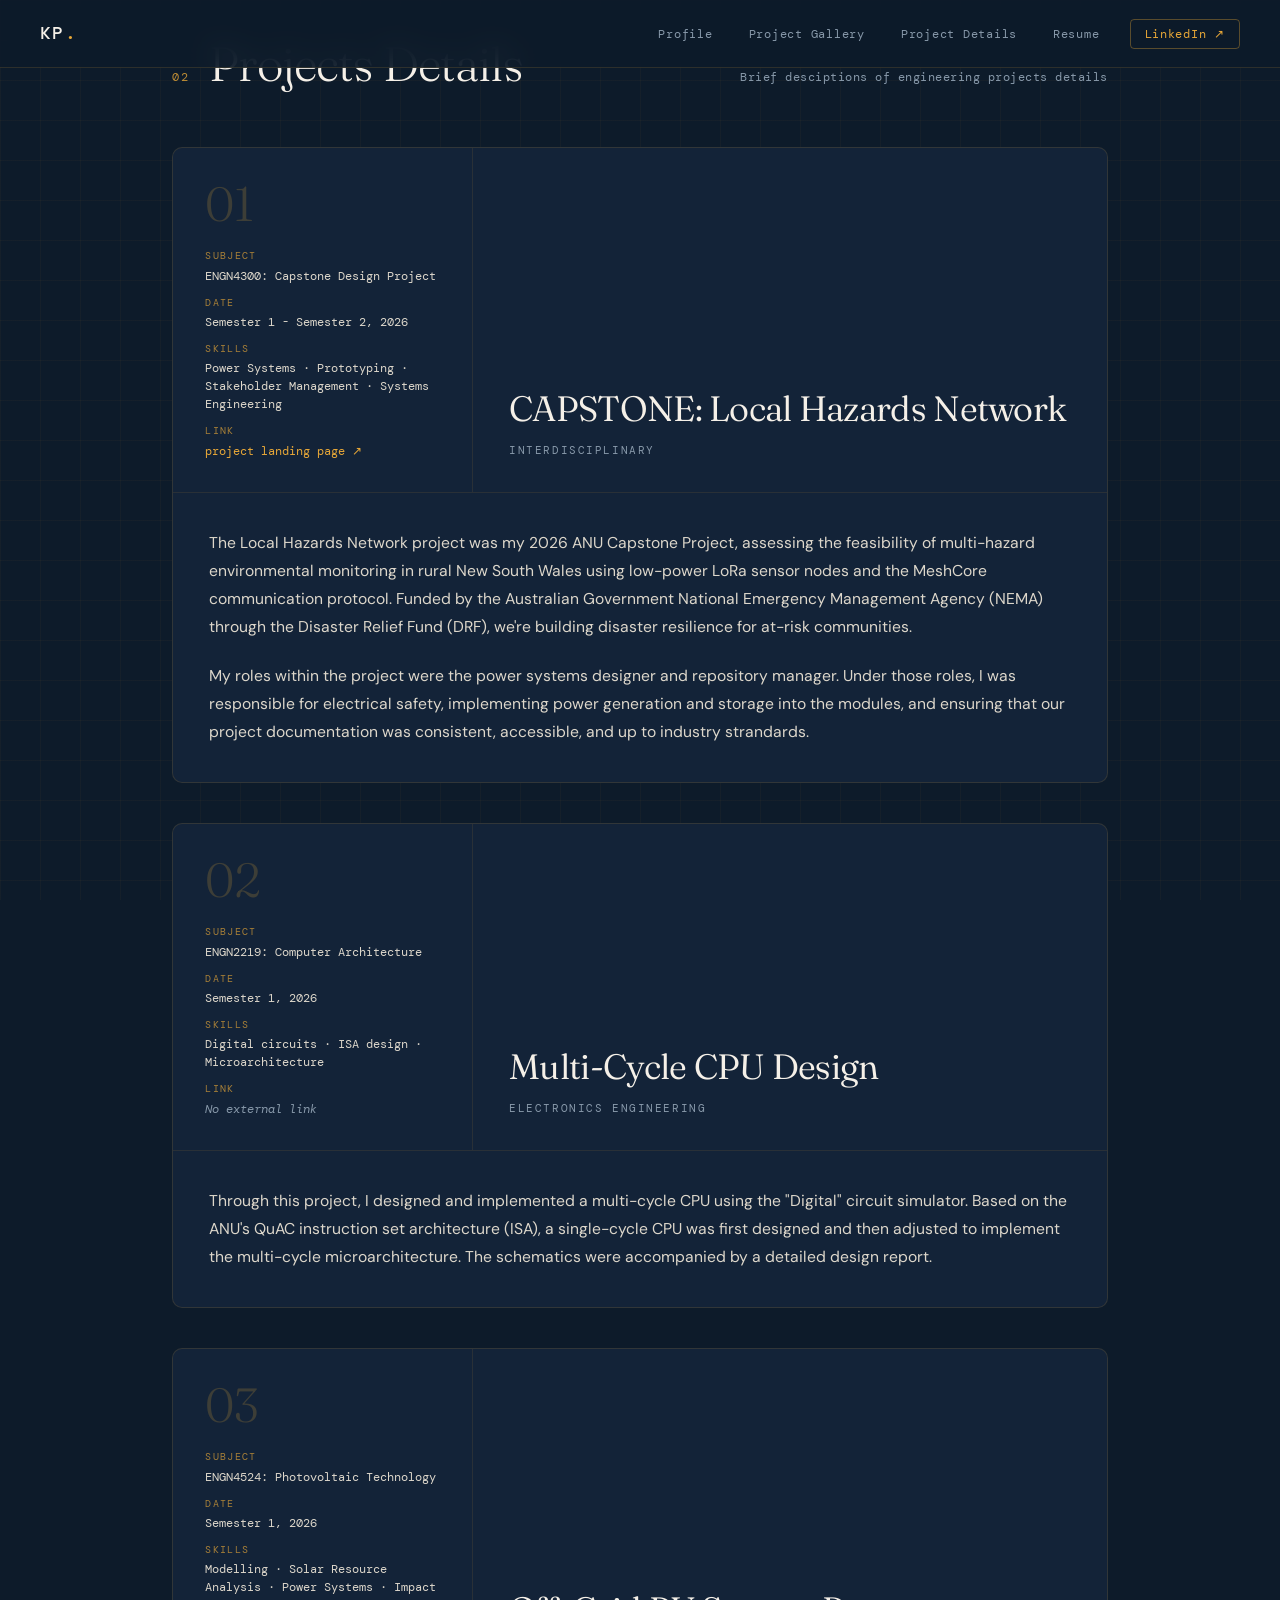
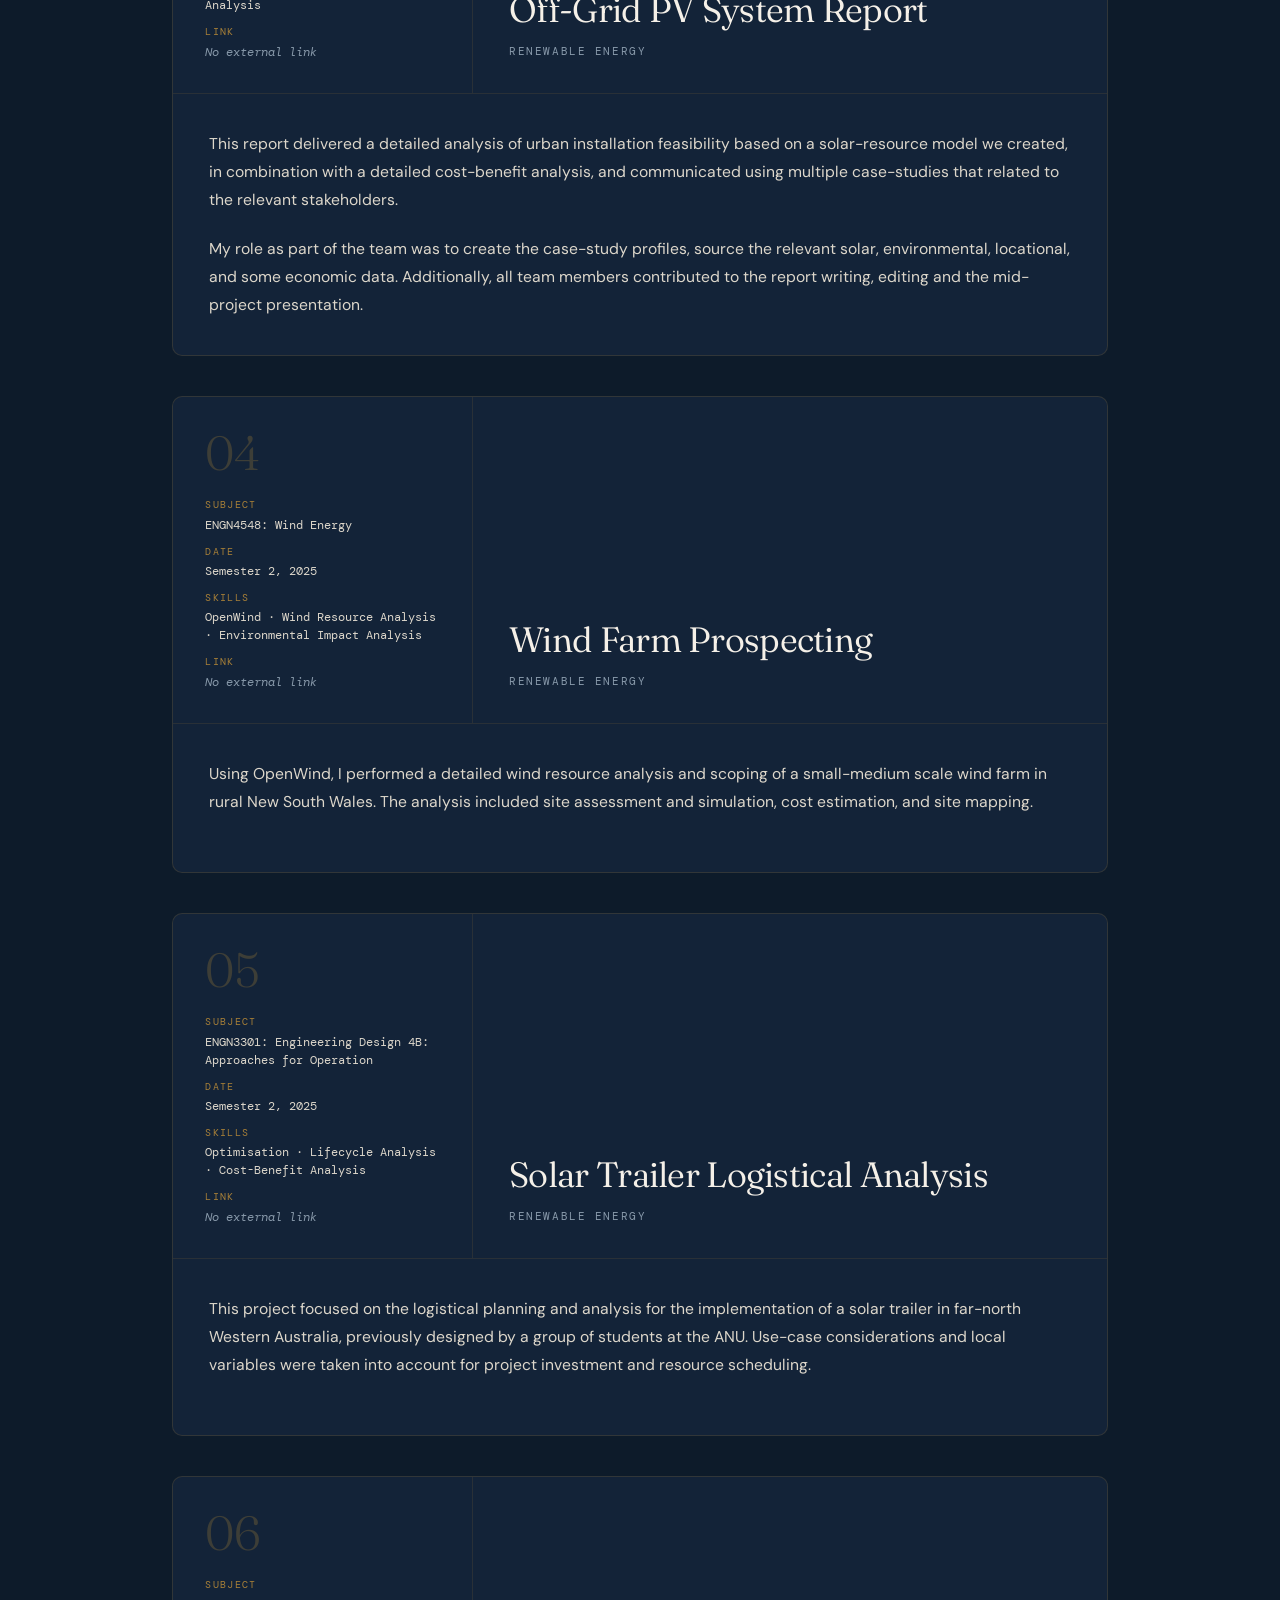
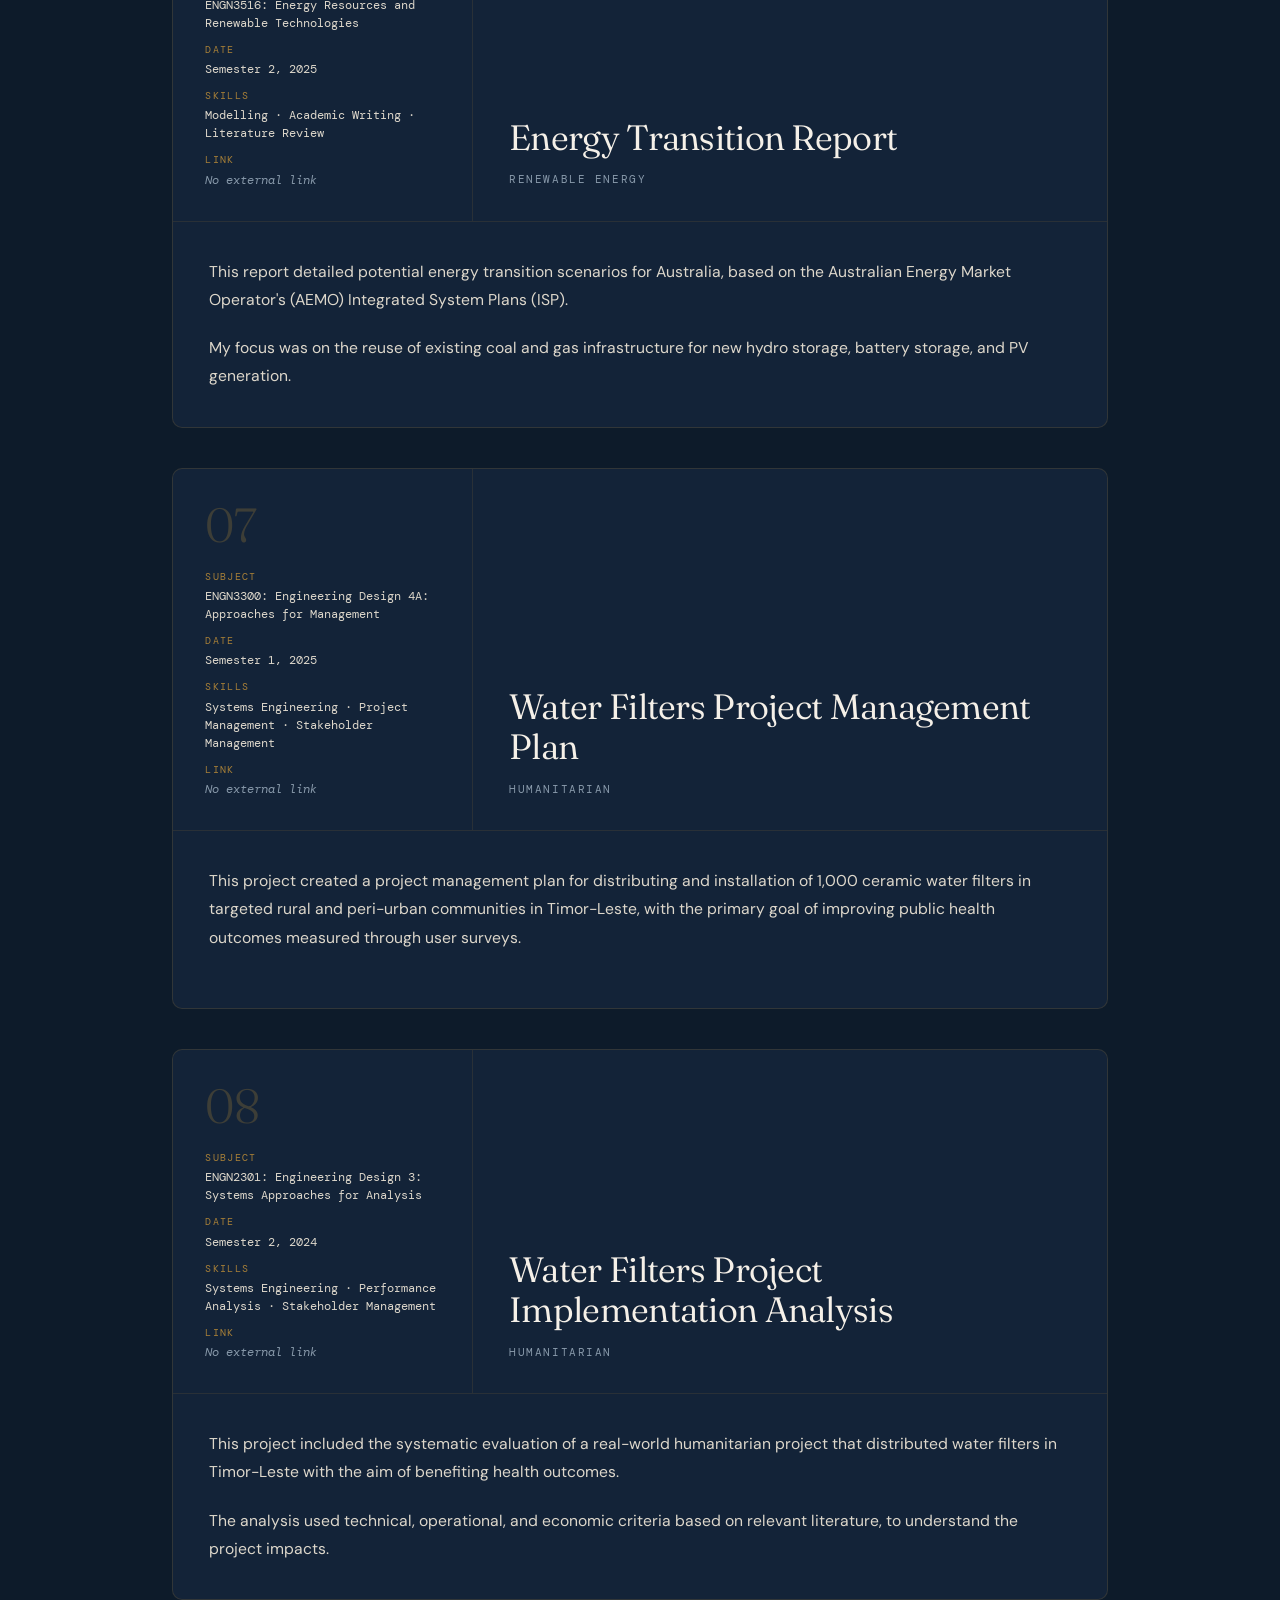
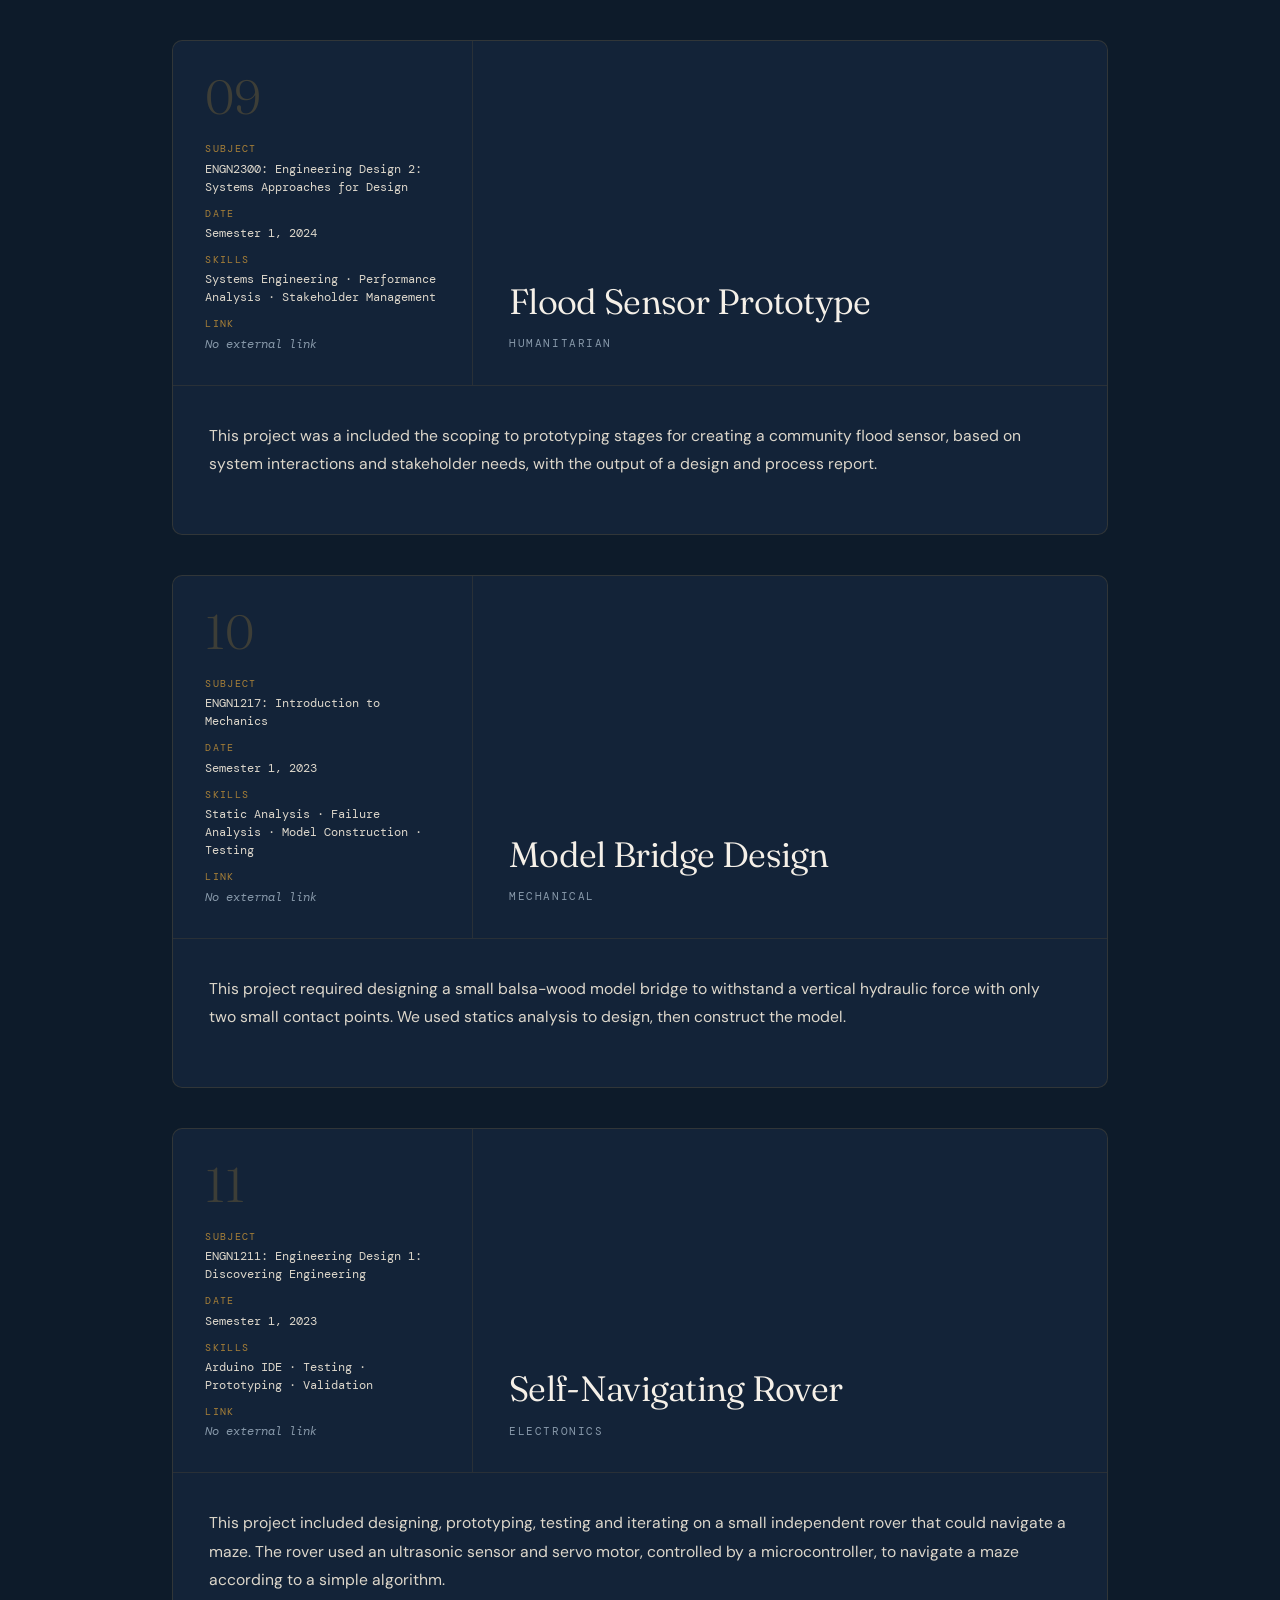
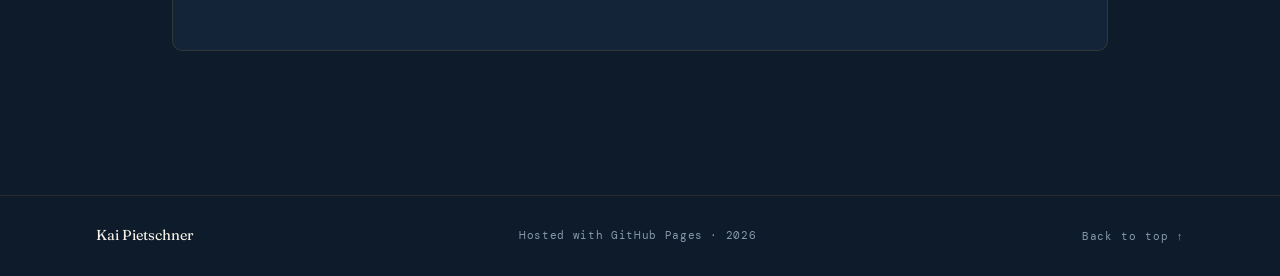
==== commit 56be8b33: "end of capstone update" ====
--- a/details/index.html
+++ b/details/index.html
@@ -4,6 +4,7 @@
   <meta charset="UTF-8" />
   <meta name="viewport" content="width=device-width, initial-scale=1.0" />
   <title>Portfolio — Kai Pietschner</title>
+  <link rel="icon" type="image/png" href="favicon.png">
   <link rel="stylesheet" href="style.css" />
   <link rel="preconnect" href="https://fonts.googleapis.com" />
   <link rel="preconnect" href="https://fonts.gstatic.com" crossorigin />
@@ -72,10 +73,10 @@
           </div>
           <div class="case-study-body">
             <p>
-              The Local Hazards Network project is my 2026 ANU Capstone Project, assessing the feasibility of multi-hazard environmental monitoring in rural New South Wales using low-power LoRa sensor nodes and the MeshCore communication protocol. Funded by the Australian Government National Emergency Management Agency (NEMA) through the Disaster Relief Fund (DRF), we're building disaster resilience for at-risk communities. 
-            </p>
-            <p>
-              My roles within the project so far are the power systems designer and repository manager. Under those roles, I am responsible for electrical safety, implementing power generation and storage into the modules, and ensuring that our project documentation is consistent, accessible, and up to industry strandards.
+              The Local Hazards Network project was my 2026 ANU Capstone Project, assessing the feasibility of multi-hazard environmental monitoring in rural New South Wales using low-power LoRa sensor nodes and the MeshCore communication protocol. Funded by the Australian Government National Emergency Management Agency (NEMA) through the Disaster Relief Fund (DRF), we're building disaster resilience for at-risk communities. 
+            </p>
+            <p>
+              My roles within the project were the power systems designer and repository manager. Under those roles, I was responsible for electrical safety, implementing power generation and storage into the modules, and ensuring that our project documentation was consistent, accessible, and up to industry strandards.
             </p>
           </div>
         </article>
